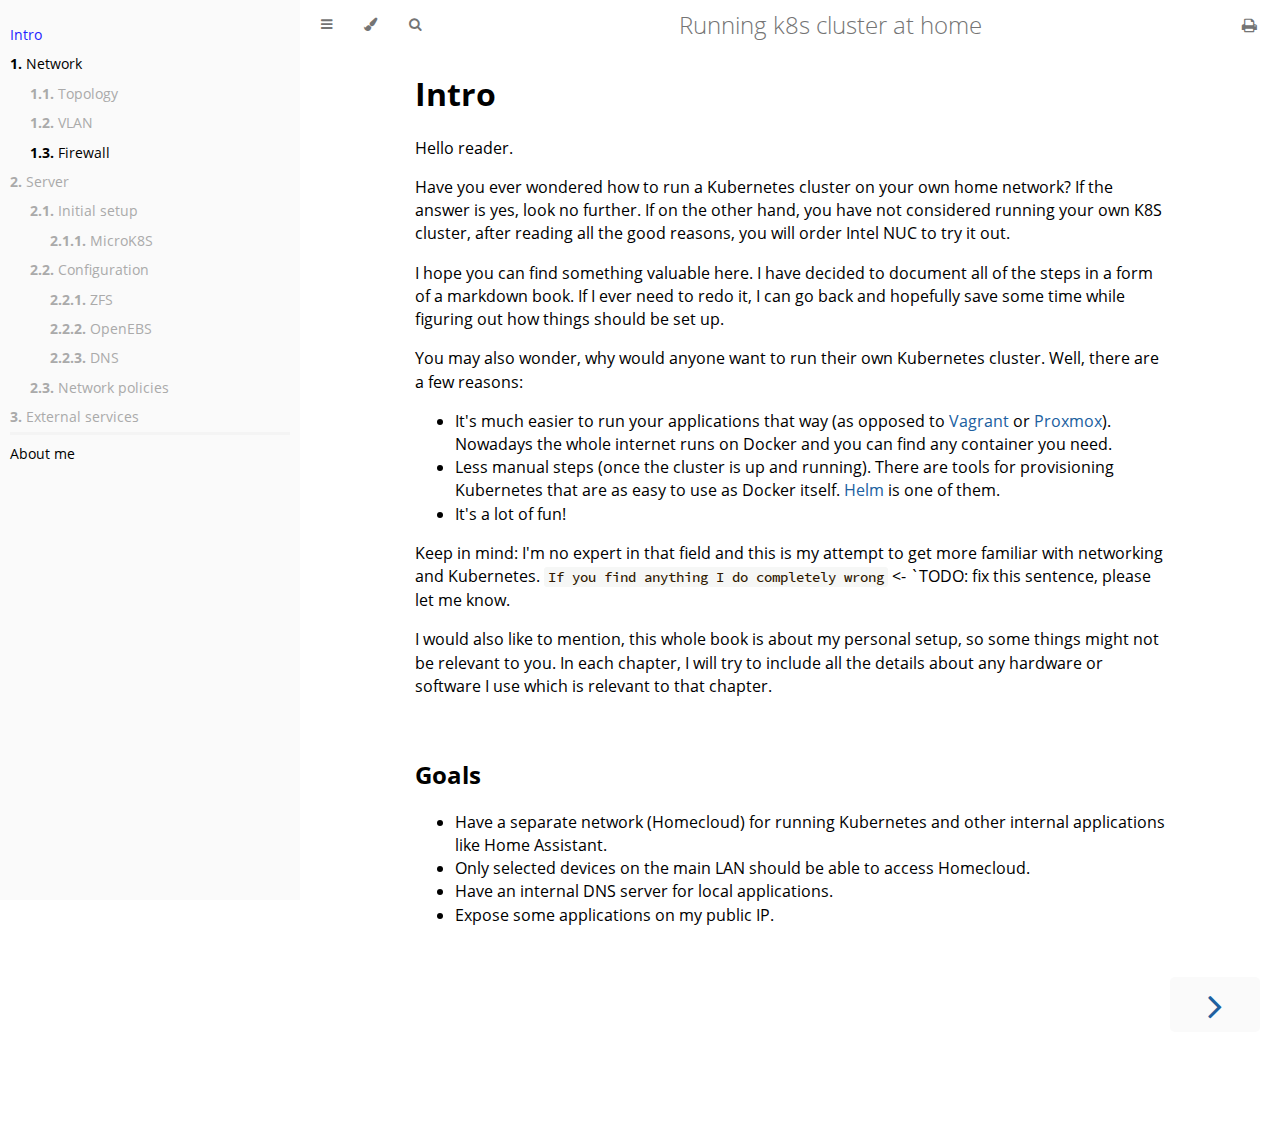
==== kamhome/index.html @ f8fe1183 "deploy: 413e702633704afd105e91aa7258d0622c043728" ====
<!DOCTYPE HTML>
<html lang="en" class="sidebar-visible no-js light">
    <head>
        <!-- Book generated using mdBook -->
        <meta charset="UTF-8">
        <title>Intro - Running k8s cluster at home</title>
        <!-- Custom HTML head -->
        <meta content="text/html; charset=utf-8" http-equiv="Content-Type">
        <meta name="description" content="">
        <meta name="viewport" content="width=device-width, initial-scale=1">
        <meta name="theme-color" content="#ffffff" />

        <link rel="icon" href="favicon.svg">
        <link rel="shortcut icon" href="favicon.png">
        <link rel="stylesheet" href="css/variables.css">
        <link rel="stylesheet" href="css/general.css">
        <link rel="stylesheet" href="css/chrome.css">
        <link rel="stylesheet" href="css/print.css" media="print">
        <!-- Fonts -->
        <link rel="stylesheet" href="FontAwesome/css/font-awesome.css">
        <link rel="stylesheet" href="fonts/fonts.css">
        <!-- Highlight.js Stylesheets -->
        <link rel="stylesheet" href="highlight.css">
        <link rel="stylesheet" href="tomorrow-night.css">
        <link rel="stylesheet" href="ayu-highlight.css">

        <!-- Custom theme stylesheets -->
    </head>
    <body>
        <!-- Provide site root to javascript -->
        <script type="text/javascript">
            var path_to_root = "";
            var default_theme = window.matchMedia("(prefers-color-scheme: dark)").matches ? "navy" : "light";
        </script>

        <!-- Work around some values being stored in localStorage wrapped in quotes -->
        <script type="text/javascript">
            try {
                var theme = localStorage.getItem('mdbook-theme');
                var sidebar = localStorage.getItem('mdbook-sidebar');

                if (theme.startsWith('"') && theme.endsWith('"')) {
                    localStorage.setItem('mdbook-theme', theme.slice(1, theme.length - 1));
                }

                if (sidebar.startsWith('"') && sidebar.endsWith('"')) {
                    localStorage.setItem('mdbook-sidebar', sidebar.slice(1, sidebar.length - 1));
                }
            } catch (e) { }
        </script>

        <!-- Set the theme before any content is loaded, prevents flash -->
        <script type="text/javascript">
            var theme;
            try { theme = localStorage.getItem('mdbook-theme'); } catch(e) { }
            if (theme === null || theme === undefined) { theme = default_theme; }
            var html = document.querySelector('html');
            html.classList.remove('no-js')
            html.classList.remove('light')
            html.classList.add(theme);
            html.classList.add('js');
        </script>

        <!-- Hide / unhide sidebar before it is displayed -->
        <script type="text/javascript">
            var html = document.querySelector('html');
            var sidebar = 'hidden';
            if (document.body.clientWidth >= 1080) {
                try { sidebar = localStorage.getItem('mdbook-sidebar'); } catch(e) { }
                sidebar = sidebar || 'visible';
            }
            html.classList.remove('sidebar-visible');
            html.classList.add("sidebar-" + sidebar);
        </script>

        <nav id="sidebar" class="sidebar" aria-label="Table of contents">
            <div class="sidebar-scrollbox">
                <ol class="chapter"><li class="chapter-item expanded affix "><a href="intro.html" class="active">Intro</a></li><li class="chapter-item expanded "><a href="network/index.html"><strong aria-hidden="true">1.</strong> Network</a></li><li><ol class="section"><li class="chapter-item expanded "><div><strong aria-hidden="true">1.1.</strong> Topology</div></li><li class="chapter-item expanded "><div><strong aria-hidden="true">1.2.</strong> VLAN</div></li><li class="chapter-item expanded "><a href="network/firewall.html"><strong aria-hidden="true">1.3.</strong> Firewall</a></li></ol></li><li class="chapter-item expanded "><div><strong aria-hidden="true">2.</strong> Server</div></li><li><ol class="section"><li class="chapter-item expanded "><div><strong aria-hidden="true">2.1.</strong> Initial setup</div></li><li><ol class="section"><li class="chapter-item expanded "><div><strong aria-hidden="true">2.1.1.</strong> MicroK8S</div></li></ol></li><li class="chapter-item expanded "><div><strong aria-hidden="true">2.2.</strong> Configuration</div></li><li><ol class="section"><li class="chapter-item expanded "><div><strong aria-hidden="true">2.2.1.</strong> ZFS</div></li><li class="chapter-item expanded "><div><strong aria-hidden="true">2.2.2.</strong> OpenEBS</div></li><li class="chapter-item expanded "><div><strong aria-hidden="true">2.2.3.</strong> DNS</div></li></ol></li><li class="chapter-item expanded "><div><strong aria-hidden="true">2.3.</strong> Network policies</div></li></ol></li><li class="chapter-item expanded "><div><strong aria-hidden="true">3.</strong> External services</div></li><li class="spacer"></li><li class="chapter-item expanded affix "><a href="about-me.html">About me</a></li></ol>
            </div>
            <div id="sidebar-resize-handle" class="sidebar-resize-handle"></div>
        </nav>

        <div id="page-wrapper" class="page-wrapper">

            <div class="page">
                <div id="menu-bar-hover-placeholder"></div>
                <div id="menu-bar" class="menu-bar sticky bordered">
                    <div class="left-buttons">
                        <button id="sidebar-toggle" class="icon-button" type="button" title="Toggle Table of Contents" aria-label="Toggle Table of Contents" aria-controls="sidebar">
                            <i class="fa fa-bars"></i>
                        </button>
                        <button id="theme-toggle" class="icon-button" type="button" title="Change theme" aria-label="Change theme" aria-haspopup="true" aria-expanded="false" aria-controls="theme-list">
                            <i class="fa fa-paint-brush"></i>
                        </button>
                        <ul id="theme-list" class="theme-popup" aria-label="Themes" role="menu">
                            <li role="none"><button role="menuitem" class="theme" id="light">Light (default)</button></li>
                            <li role="none"><button role="menuitem" class="theme" id="rust">Rust</button></li>
                            <li role="none"><button role="menuitem" class="theme" id="coal">Coal</button></li>
                            <li role="none"><button role="menuitem" class="theme" id="navy">Navy</button></li>
                            <li role="none"><button role="menuitem" class="theme" id="ayu">Ayu</button></li>
                        </ul>
                        <button id="search-toggle" class="icon-button" type="button" title="Search. (Shortkey: s)" aria-label="Toggle Searchbar" aria-expanded="false" aria-keyshortcuts="S" aria-controls="searchbar">
                            <i class="fa fa-search"></i>
                        </button>
                    </div>

                    <h1 class="menu-title">Running k8s cluster at home</h1>

                    <div class="right-buttons">
                        <a href="print.html" title="Print this book" aria-label="Print this book">
                            <i id="print-button" class="fa fa-print"></i>
                        </a>
                    </div>
                </div>

                <div id="search-wrapper" class="hidden">
                    <form id="searchbar-outer" class="searchbar-outer">
                        <input type="search" id="searchbar" name="searchbar" placeholder="Search this book ..." aria-controls="searchresults-outer" aria-describedby="searchresults-header">
                    </form>
                    <div id="searchresults-outer" class="searchresults-outer hidden">
                        <div id="searchresults-header" class="searchresults-header"></div>
                        <ul id="searchresults">
                        </ul>
                    </div>
                </div>
                <!-- Apply ARIA attributes after the sidebar and the sidebar toggle button are added to the DOM -->
                <script type="text/javascript">
                    document.getElementById('sidebar-toggle').setAttribute('aria-expanded', sidebar === 'visible');
                    document.getElementById('sidebar').setAttribute('aria-hidden', sidebar !== 'visible');
                    Array.from(document.querySelectorAll('#sidebar a')).forEach(function(link) {
                        link.setAttribute('tabIndex', sidebar === 'visible' ? 0 : -1);
                    });
                </script>

                <div id="content" class="content">
                    <main>
                        <h1 id="intro"><a class="header" href="#intro">Intro</a></h1>
<p>Hello reader.</p>
<p>Have you ever wondered how to run a Kubernetes cluster on your own home network? If the answer is yes, look no further.
If on the other hand, you have not considered running your own K8S cluster, after reading all the good reasons, you will order Intel NUC to try it out.</p>
<p>I hope you can find something valuable here. I have decided to document all of the steps in a form of a markdown book.
If I ever need to redo it, I can go back and hopefully save some time while figuring out how things should be set up.</p>
<p>You may also wonder, why would anyone want to run their own Kubernetes cluster. Well, there are a few reasons:</p>
<ul>
<li>It's much easier to run your applications that way (as opposed to <a href="https://www.vagrantup.com/">Vagrant</a> or <a href="https://www.proxmox.com/en/">Proxmox</a>). Nowadays the whole internet runs on Docker and you can find any container you need.</li>
<li>Less manual steps (once the cluster is up and running). There are tools for provisioning Kubernetes that are as easy to use as Docker itself. <a href="https://helm.sh/">Helm</a> is one of them.</li>
<li>It's a lot of fun!</li>
</ul>
<p>Keep in mind: I'm no expert in that field and this is my attempt to get more familiar with networking and Kubernetes.
<code>If you find anything I do completely wrong</code> &lt;- `TODO: fix this sentence, please let me know.</p>
<p>I would also like to mention, this whole book is about my personal setup, so some things might not be relevant to you.
In each chapter, I will try to include all the details about any hardware or software I use which is relevant to that chapter.</p>
<h2 id="goals"><a class="header" href="#goals">Goals</a></h2>
<ul>
<li>Have a separate network (Homecloud) for running Kubernetes and other internal applications like Home Assistant.</li>
<li>Only selected devices on the main LAN should be able to access Homecloud.</li>
<li>Have an internal DNS server for local applications.</li>
<li>Expose some applications on my public IP.</li>
</ul>

                    </main>

                    <nav class="nav-wrapper" aria-label="Page navigation">
                        <!-- Mobile navigation buttons -->
                            <a rel="next" href="network/index.html" class="mobile-nav-chapters next" title="Next chapter" aria-label="Next chapter" aria-keyshortcuts="Right">
                                <i class="fa fa-angle-right"></i>
                            </a>
                        <div style="clear: both"></div>
                    </nav>
                </div>
            </div>

            <nav class="nav-wide-wrapper" aria-label="Page navigation">
                    <a rel="next" href="network/index.html" class="nav-chapters next" title="Next chapter" aria-label="Next chapter" aria-keyshortcuts="Right">
                        <i class="fa fa-angle-right"></i>
                    </a>
            </nav>

        </div>

        <script type="text/javascript">
            window.playground_copyable = true;
        </script>
        <script src="elasticlunr.min.js" type="text/javascript" charset="utf-8"></script>
        <script src="mark.min.js" type="text/javascript" charset="utf-8"></script>
        <script src="searcher.js" type="text/javascript" charset="utf-8"></script>
        <script src="clipboard.min.js" type="text/javascript" charset="utf-8"></script>
        <script src="highlight.js" type="text/javascript" charset="utf-8"></script>
        <script src="book.js" type="text/javascript" charset="utf-8"></script>

        <!-- Custom JS scripts -->
    </body>
</html>
---- kamhome/css/variables.css ----
/* Globals */

:root {
    --sidebar-width: 300px;
    --page-padding: 15px;
    --content-max-width: 750px;
    --menu-bar-height: 50px;
}

/* Themes */

.ayu {
    --bg: hsl(210, 25%, 8%);
    --fg: #c5c5c5;

    --sidebar-bg: #14191f;
    --sidebar-fg: #c8c9db;
    --sidebar-non-existant: #5c6773;
    --sidebar-active: #ffb454;
    --sidebar-spacer: #2d334f;

    --scrollbar: var(--sidebar-fg);

    --icons: #737480;
    --icons-hover: #b7b9cc;

    --links: #0096cf;

    --inline-code-color: #ffb454;

    --theme-popup-bg: #14191f;
    --theme-popup-border: #5c6773;
    --theme-hover: #191f26;

    --quote-bg: hsl(226, 15%, 17%);
    --quote-border: hsl(226, 15%, 22%);

    --table-border-color: hsl(210, 25%, 13%);
    --table-header-bg: hsl(210, 25%, 28%);
    --table-alternate-bg: hsl(210, 25%, 11%);

    --searchbar-border-color: #848484;
    --searchbar-bg: #424242;
    --searchbar-fg: #fff;
    --searchbar-shadow-color: #d4c89f;
    --searchresults-header-fg: #666;
    --searchresults-border-color: #888;
    --searchresults-li-bg: #252932;
    --search-mark-bg: #e3b171;
}

.coal {
    --bg: hsl(200, 7%, 8%);
    --fg: #98a3ad;

    --sidebar-bg: #292c2f;
    --sidebar-fg: #a1adb8;
    --sidebar-non-existant: #505254;
    --sidebar-active: #3473ad;
    --sidebar-spacer: #393939;

    --scrollbar: var(--sidebar-fg);

    --icons: #43484d;
    --icons-hover: #b3c0cc;

    --links: #2b79a2;

    --inline-code-color: #c5c8c6;

    --theme-popup-bg: #141617;
    --theme-popup-border: #43484d;
    --theme-hover: #1f2124;

    --quote-bg: hsl(234, 21%, 18%);
    --quote-border: hsl(234, 21%, 23%);

    --table-border-color: hsl(200, 7%, 13%);
    --table-header-bg: hsl(200, 7%, 28%);
    --table-alternate-bg: hsl(200, 7%, 11%);

    --searchbar-border-color: #aaa;
    --searchbar-bg: #b7b7b7;
    --searchbar-fg: #000;
    --searchbar-shadow-color: #aaa;
    --searchresults-header-fg: #666;
    --searchresults-border-color: #98a3ad;
    --searchresults-li-bg: #2b2b2f;
    --search-mark-bg: #355c7d;
}

.light {
    --bg: hsl(0, 0%, 100%);
    --fg: hsl(0, 0%, 0%);

    --sidebar-bg: #fafafa;
    --sidebar-fg: hsl(0, 0%, 0%);
    --sidebar-non-existant: #aaaaaa;
    --sidebar-active: #1f1fff;
    --sidebar-spacer: #f4f4f4;

    --scrollbar: #8F8F8F;

    --icons: #747474;
    --icons-hover: #000000;

    --links: #20609f;

    --inline-code-color: #301900;

    --theme-popup-bg: #fafafa;
    --theme-popup-border: #cccccc;
    --theme-hover: #e6e6e6;

    --quote-bg: hsl(197, 37%, 96%);
    --quote-border: hsl(197, 37%, 91%);

    --table-border-color: hsl(0, 0%, 95%);
    --table-header-bg: hsl(0, 0%, 80%);
    --table-alternate-bg: hsl(0, 0%, 97%);

    --searchbar-border-color: #aaa;
    --searchbar-bg: #fafafa;
    --searchbar-fg: #000;
    --searchbar-shadow-color: #aaa;
    --searchresults-header-fg: #666;
    --searchresults-border-color: #888;
    --searchresults-li-bg: #e4f2fe;
    --search-mark-bg: #a2cff5;
}

.navy {
    --bg: hsl(226, 23%, 11%);
    --fg: #bcbdd0;

    --sidebar-bg: #282d3f;
    --sidebar-fg: #c8c9db;
    --sidebar-non-existant: #505274;
    --sidebar-active: #2b79a2;
    --sidebar-spacer: #2d334f;

    --scrollbar: var(--sidebar-fg);

    --icons: #737480;
    --icons-hover: #b7b9cc;

    --links: #2b79a2;

    --inline-code-color: #c5c8c6;

    --theme-popup-bg: #161923;
    --theme-popup-border: #737480;
    --theme-hover: #282e40;

    --quote-bg: hsl(226, 15%, 17%);
    --quote-border: hsl(226, 15%, 22%);

    --table-border-color: hsl(226, 23%, 16%);
    --table-header-bg: hsl(226, 23%, 31%);
    --table-alternate-bg: hsl(226, 23%, 14%);

    --searchbar-border-color: #aaa;
    --searchbar-bg: #aeaec6;
    --searchbar-fg: #000;
    --searchbar-shadow-color: #aaa;
    --searchresults-header-fg: #5f5f71;
    --searchresults-border-color: #5c5c68;
    --searchresults-li-bg: #242430;
    --search-mark-bg: #a2cff5;
}

.rust {
    --bg: hsl(60, 9%, 87%);
    --fg: #262625;

    --sidebar-bg: #3b2e2a;
    --sidebar-fg: #c8c9db;
    --sidebar-non-existant: #505254;
    --sidebar-active: #e69f67;
    --sidebar-spacer: #45373a;

    --scrollbar: var(--sidebar-fg);

    --icons: #737480;
    --icons-hover: #262625;

    --links: #2b79a2;

    --inline-code-color: #6e6b5e;

    --theme-popup-bg: #e1e1db;
    --theme-popup-border: #b38f6b;
    --theme-hover: #99908a;

    --quote-bg: hsl(60, 5%, 75%);
    --quote-border: hsl(60, 5%, 70%);

    --table-border-color: hsl(60, 9%, 82%);
    --table-header-bg: #b3a497;
    --table-alternate-bg: hsl(60, 9%, 84%);

    --searchbar-border-color: #aaa;
    --searchbar-bg: #fafafa;
    --searchbar-fg: #000;
    --searchbar-shadow-color: #aaa;
    --searchresults-header-fg: #666;
    --searchresults-border-color: #888;
    --searchresults-li-bg: #dec2a2;
    --search-mark-bg: #e69f67;
}

@media (prefers-color-scheme: dark) {
    .light.no-js {
        --bg: hsl(200, 7%, 8%);
        --fg: #98a3ad;

        --sidebar-bg: #292c2f;
        --sidebar-fg: #a1adb8;
        --sidebar-non-existant: #505254;
        --sidebar-active: #3473ad;
        --sidebar-spacer: #393939;

        --scrollbar: var(--sidebar-fg);

        --icons: #43484d;
        --icons-hover: #b3c0cc;

        --links: #2b79a2;

        --inline-code-color: #c5c8c6;

        --theme-popup-bg: #141617;
        --theme-popup-border: #43484d;
        --theme-hover: #1f2124;

        --quote-bg: hsl(234, 21%, 18%);
        --quote-border: hsl(234, 21%, 23%);

        --table-border-color: hsl(200, 7%, 13%);
        --table-header-bg: hsl(200, 7%, 28%);
        --table-alternate-bg: hsl(200, 7%, 11%);

        --searchbar-border-color: #aaa;
        --searchbar-bg: #b7b7b7;
        --searchbar-fg: #000;
        --searchbar-shadow-color: #aaa;
        --searchresults-header-fg: #666;
        --searchresults-border-color: #98a3ad;
        --searchresults-li-bg: #2b2b2f;
        --search-mark-bg: #355c7d;
    }
}
---- kamhome/css/general.css ----
/* Base styles and content styles */

@import 'variables.css';

:root {
    /* Browser default font-size is 16px, this way 1 rem = 10px */
    font-size: 62.5%;
}

html {
    font-family: "Open Sans", sans-serif;
    color: var(--fg);
    background-color: var(--bg);
    text-size-adjust: none;
    -webkit-text-size-adjust: none;
}

body {
    margin: 0;
    font-size: 1.6rem;
    overflow-x: hidden;
}

code {
    font-family: "Source Code Pro", Consolas, "Ubuntu Mono", Menlo, "DejaVu Sans Mono", monospace, monospace !important;
    font-size: 0.875em; /* please adjust the ace font size accordingly in editor.js */
}

/* make long words/inline code not x overflow */
main {
    overflow-wrap: break-word;
}

/* make wide tables scroll if they overflow */
.table-wrapper {
    overflow-x: auto;
}

/* Don't change font size in headers. */
h1 code, h2 code, h3 code, h4 code, h5 code, h6 code {
    font-size: unset;
}

.left { float: left; }
.right { float: right; }
.boring { opacity: 0.6; }
.hide-boring .boring { display: none; }
.hidden { display: none !important; }

h2, h3 { margin-top: 2.5em; }
h4, h5 { margin-top: 2em; }

.header + .header h3,
.header + .header h4,
.header + .header h5 {
    margin-top: 1em;
}

h1:target::before,
h2:target::before,
h3:target::before,
h4:target::before,
h5:target::before,
h6:target::before {
    display: inline-block;
    content: "»";
    margin-left: -30px;
    width: 30px;
}

/* This is broken on Safari as of version 14, but is fixed
   in Safari Technology Preview 117 which I think will be Safari 14.2.
   https://bugs.webkit.org/show_bug.cgi?id=218076
*/
:target {
    scroll-margin-top: calc(var(--menu-bar-height) + 0.5em);
}

.page {
    outline: 0;
    padding: 0 var(--page-padding);
    margin-top: calc(0px - var(--menu-bar-height)); /* Compensate for the #menu-bar-hover-placeholder */
}
.page-wrapper {
    box-sizing: border-box;
}
.js:not(.sidebar-resizing) .page-wrapper {
    transition: margin-left 0.3s ease, transform 0.3s ease; /* Animation: slide away */
}

.content {
    overflow-y: auto;
    padding: 0 5px 50px 5px;
}
.content main {
    margin-left: auto;
    margin-right: auto;
    max-width: var(--content-max-width);
}
.content p { line-height: 1.45em; }
.content ol { line-height: 1.45em; }
.content ul { line-height: 1.45em; }
.content a { text-decoration: none; }
.content a:hover { text-decoration: underline; }
.content img, .content video { max-width: 100%; }
.content .header:link,
.content .header:visited {
    color: var(--fg);
}
.content .header:link,
.content .header:visited:hover {
    text-decoration: none;
}

table {
    margin: 0 auto;
    border-collapse: collapse;
}
table td {
    padding: 3px 20px;
    border: 1px var(--table-border-color) solid;
}
table thead {
    background: var(--table-header-bg);
}
table thead td {
    font-weight: 700;
    border: none;
}
table thead th {
    padding: 3px 20px;
}
table thead tr {
    border: 1px var(--table-header-bg) solid;
}
/* Alternate background colors for rows */
table tbody tr:nth-child(2n) {
    background: var(--table-alternate-bg);
}


blockquote {
    margin: 20px 0;
    padding: 0 20px;
    color: var(--fg);
    background-color: var(--quote-bg);
    border-top: .1em solid var(--quote-border);
    border-bottom: .1em solid var(--quote-border);
}


:not(.footnote-definition) + .footnote-definition,
.footnote-definition + :not(.footnote-definition) {
    margin-top: 2em;
}
.footnote-definition {
    font-size: 0.9em;
    margin: 0.5em 0;
}
.footnote-definition p {
    display: inline;
}

.tooltiptext {
    position: absolute;
    visibility: hidden;
    color: #fff;
    background-color: #333;
    transform: translateX(-50%); /* Center by moving tooltip 50% of its width left */
    left: -8px; /* Half of the width of the icon */
    top: -35px;
    font-size: 0.8em;
    text-align: center;
    border-radius: 6px;
    padding: 5px 8px;
    margin: 5px;
    z-index: 1000;
}
.tooltipped .tooltiptext {
    visibility: visible;
}

.chapter li.part-title {
    color: var(--sidebar-fg);
    margin: 5px 0px;
    font-weight: bold;
}

.result-no-output {
    font-style: italic;
}
---- kamhome/css/chrome.css ----
/* CSS for UI elements (a.k.a. chrome) */

@import 'variables.css';

::-webkit-scrollbar {
    background: var(--bg);
}
::-webkit-scrollbar-thumb {
    background: var(--scrollbar);
}
html {
    scrollbar-color: var(--scrollbar) var(--bg);
}
#searchresults a,
.content a:link,
a:visited,
a > .hljs {
    color: var(--links);
}

/* Menu Bar */

#menu-bar,
#menu-bar-hover-placeholder {
    z-index: 101;
    margin: auto calc(0px - var(--page-padding));
}
#menu-bar {
    position: relative;
    display: flex;
    flex-wrap: wrap;
    background-color: var(--bg);
    border-bottom-color: var(--bg);
    border-bottom-width: 1px;
    border-bottom-style: solid;
}
#menu-bar.sticky,
.js #menu-bar-hover-placeholder:hover + #menu-bar,
.js #menu-bar:hover,
.js.sidebar-visible #menu-bar {
    position: -webkit-sticky;
    position: sticky;
    top: 0 !important;
}
#menu-bar-hover-placeholder {
    position: sticky;
    position: -webkit-sticky;
    top: 0;
    height: var(--menu-bar-height);
}
#menu-bar.bordered {
    border-bottom-color: var(--table-border-color);
}
#menu-bar i, #menu-bar .icon-button {
    position: relative;
    padding: 0 8px;
    z-index: 10;
    line-height: var(--menu-bar-height);
    cursor: pointer;
    transition: color 0.5s;
}
@media only screen and (max-width: 420px) {
    #menu-bar i, #menu-bar .icon-button {
        padding: 0 5px;
    }
}

.icon-button {
    border: none;
    background: none;
    padding: 0;
    color: inherit;
}
.icon-button i {
    margin: 0;
}

.right-buttons {
    margin: 0 15px;
}
.right-buttons a {
    text-decoration: none;
}

.left-buttons {
    display: flex;
    margin: 0 5px;
}
.no-js .left-buttons {
    display: none;
}

.menu-title {
    display: inline-block;
    font-weight: 200;
    font-size: 2.4rem;
    line-height: var(--menu-bar-height);
    text-align: center;
    margin: 0;
    flex: 1;
    white-space: nowrap;
    overflow: hidden;
    text-overflow: ellipsis;
}
.js .menu-title {
    cursor: pointer;
}

.menu-bar,
.menu-bar:visited,
.nav-chapters,
.nav-chapters:visited,
.mobile-nav-chapters,
.mobile-nav-chapters:visited,
.menu-bar .icon-button,
.menu-bar a i {
    color: var(--icons);
}

.menu-bar i:hover,
.menu-bar .icon-button:hover,
.nav-chapters:hover,
.mobile-nav-chapters i:hover {
    color: var(--icons-hover);
}

/* Nav Icons */

.nav-chapters {
    font-size: 2.5em;
    text-align: center;
    text-decoration: none;

    position: fixed;
    top: 0;
    bottom: 0;
    margin: 0;
    max-width: 150px;
    min-width: 90px;

    display: flex;
    justify-content: center;
    align-content: center;
    flex-direction: column;

    transition: color 0.5s, background-color 0.5s;
}

.nav-chapters:hover {
    text-decoration: none;
    background-color: var(--theme-hover);
    transition: background-color 0.15s, color 0.15s;
}

.nav-wrapper {
    margin-top: 50px;
    display: none;
}

.mobile-nav-chapters {
    font-size: 2.5em;
    text-align: center;
    text-decoration: none;
    width: 90px;
    border-radius: 5px;
    background-color: var(--sidebar-bg);
}

.previous {
    float: left;
}

.next {
    float: right;
    right: var(--page-padding);
}

@media only screen and (max-width: 1080px) {
    .nav-wide-wrapper { display: none; }
    .nav-wrapper { display: block; }
}

@media only screen and (max-width: 1380px) {
    .sidebar-visible .nav-wide-wrapper { display: none; }
    .sidebar-visible .nav-wrapper { display: block; }
}

/* Inline code */

:not(pre) > .hljs {
    display: inline;
    padding: 0.1em 0.3em;
    border-radius: 3px;
}

:not(pre):not(a) > .hljs {
    color: var(--inline-code-color);
    overflow-x: initial;
}

a:hover > .hljs {
    text-decoration: underline;
}

pre {
    position: relative;
}
pre > .buttons {
    position: absolute;
    z-index: 100;
    right: 0px;
    top: 2px;
    margin: 0px;
    padding: 2px 0px;

    color: var(--sidebar-fg);
    cursor: pointer;
    visibility: hidden;
    opacity: 0;
    transition: visibility 0.1s linear, opacity 0.1s linear;
}
pre:hover > .buttons {
    visibility: visible;
    opacity: 1
}
pre > .buttons :hover {
    color: var(--sidebar-active);
    border-color: var(--icons-hover);
    background-color: var(--theme-hover);
}
pre > .buttons i {
    margin-left: 8px;
}
pre > .buttons button {
    cursor: inherit;
    margin: 0px 5px;
    padding: 3px 5px;
    font-size: 14px;

    border-style: solid;
    border-width: 1px;
    border-radius: 4px;
    border-color: var(--icons);
    background-color: var(--theme-popup-bg);
    transition: 100ms;
    transition-property: color,border-color,background-color;
    color: var(--icons);
}
@media (pointer: coarse) {
    pre > .buttons button {
        /* On mobile, make it easier to tap buttons. */
        padding: 0.3rem 1rem;
    }
}
pre > code {
    padding: 1rem;
}

/* FIXME: ACE editors overlap their buttons because ACE does absolute
   positioning within the code block which breaks padding. The only solution I
   can think of is to move the padding to the outer pre tag (or insert a div
   wrapper), but that would require fixing a whole bunch of CSS rules.
*/
.hljs.ace_editor {
  padding: 0rem 0rem;
}

pre > .result {
    margin-top: 10px;
}

/* Search */

#searchresults a {
    text-decoration: none;
}

mark {
    border-radius: 2px;
    padding: 0 3px 1px 3px;
    margin: 0 -3px -1px -3px;
    background-color: var(--search-mark-bg);
    transition: background-color 300ms linear;
    cursor: pointer;
}

mark.fade-out {
    background-color: rgba(0,0,0,0) !important;
    cursor: auto;
}

.searchbar-outer {
    margin-left: auto;
    margin-right: auto;
    max-width: var(--content-max-width);
}

#searchbar {
    width: 100%;
    margin: 5px auto 0px auto;
    padding: 10px 16px;
    transition: box-shadow 300ms ease-in-out;
    border: 1px solid var(--searchbar-border-color);
    border-radius: 3px;
    background-color: var(--searchbar-bg);
    color: var(--searchbar-fg);
}
#searchbar:focus,
#searchbar.active {
    box-shadow: 0 0 3px var(--searchbar-shadow-color);
}

.searchresults-header {
    font-weight: bold;
    font-size: 1em;
    padding: 18px 0 0 5px;
    color: var(--searchresults-header-fg);
}

.searchresults-outer {
    margin-left: auto;
    margin-right: auto;
    max-width: var(--content-max-width);
    border-bottom: 1px dashed var(--searchresults-border-color);
}

ul#searchresults {
    list-style: none;
    padding-left: 20px;
}
ul#searchresults li {
    margin: 10px 0px;
    padding: 2px;
    border-radius: 2px;
}
ul#searchresults li.focus {
    background-color: var(--searchresults-li-bg);
}
ul#searchresults span.teaser {
    display: block;
    clear: both;
    margin: 5px 0 0 20px;
    font-size: 0.8em;
}
ul#searchresults span.teaser em {
    font-weight: bold;
    font-style: normal;
}

/* Sidebar */

.sidebar {
    position: fixed;
    left: 0;
    top: 0;
    bottom: 0;
    width: var(--sidebar-width);
    font-size: 0.875em;
    box-sizing: border-box;
    -webkit-overflow-scrolling: touch;
    overscroll-behavior-y: contain;
    background-color: var(--sidebar-bg);
    color: var(--sidebar-fg);
}
.sidebar-resizing {
    -moz-user-select: none;
    -webkit-user-select: none;
    -ms-user-select: none;
    user-select: none;
}
.js:not(.sidebar-resizing) .sidebar {
    transition: transform 0.3s; /* Animation: slide away */
}
.sidebar code {
    line-height: 2em;
}
.sidebar .sidebar-scrollbox {
    overflow-y: auto;
    position: absolute;
    top: 0;
    bottom: 0;
    left: 0;
    right: 0;
    padding: 10px 10px;
}
.sidebar .sidebar-resize-handle {
    position: absolute;
    cursor: col-resize;
    width: 0;
    right: 0;
    top: 0;
    bottom: 0;
}
.js .sidebar .sidebar-resize-handle {
    cursor: col-resize;
    width: 5px;
}
.sidebar-hidden .sidebar {
    transform: translateX(calc(0px - var(--sidebar-width)));
}
.sidebar::-webkit-scrollbar {
    background: var(--sidebar-bg);
}
.sidebar::-webkit-scrollbar-thumb {
    background: var(--scrollbar);
}

.sidebar-visible .page-wrapper {
    transform: translateX(var(--sidebar-width));
}
@media only screen and (min-width: 620px) {
    .sidebar-visible .page-wrapper {
        transform: none;
        margin-left: var(--sidebar-width);
    }
}

.chapter {
    list-style: none outside none;
    padding-left: 0;
    line-height: 2.2em;
}

.chapter ol {
    width: 100%;
}

.chapter li {
    display: flex;
    color: var(--sidebar-non-existant);
}
.chapter li a {
    display: block;
    padding: 0;
    text-decoration: none;
    color: var(--sidebar-fg);
}

.chapter li a:hover {
    color: var(--sidebar-active);
}

.chapter li a.active {
    color: var(--sidebar-active);
}

.chapter li > a.toggle {
    cursor: pointer;
    display: block;
    margin-left: auto;
    padding: 0 10px;
    user-select: none;
    opacity: 0.68;
}

.chapter li > a.toggle div {
    transition: transform 0.5s;
}

/* collapse the section */
.chapter li:not(.expanded) + li > ol {
    display: none;
}

.chapter li.chapter-item {
    line-height: 1.5em;
    margin-top: 0.6em;
}

.chapter li.expanded > a.toggle div {
    transform: rotate(90deg);
}

.spacer {
    width: 100%;
    height: 3px;
    margin: 5px 0px;
}
.chapter .spacer {
    background-color: var(--sidebar-spacer);
}

@media (-moz-touch-enabled: 1), (pointer: coarse) {
    .chapter li a { padding: 5px 0; }
    .spacer { margin: 10px 0; }
}

.section {
    list-style: none outside none;
    padding-left: 20px;
    line-height: 1.9em;
}

/* Theme Menu Popup */

.theme-popup {
    position: absolute;
    left: 10px;
    top: var(--menu-bar-height);
    z-index: 1000;
    border-radius: 4px;
    font-size: 0.7em;
    color: var(--fg);
    background: var(--theme-popup-bg);
    border: 1px solid var(--theme-popup-border);
    margin: 0;
    padding: 0;
    list-style: none;
    display: none;
}
.theme-popup .default {
    color: var(--icons);
}
.theme-popup .theme {
    width: 100%;
    border: 0;
    margin: 0;
    padding: 2px 10px;
    line-height: 25px;
    white-space: nowrap;
    text-align: left;
    cursor: pointer;
    color: inherit;
    background: inherit;
    font-size: inherit;
}
.theme-popup .theme:hover {
    background-color: var(--theme-hover);
}
.theme-popup .theme:hover:first-child,
.theme-popup .theme:hover:last-child {
    border-top-left-radius: inherit;
    border-top-right-radius: inherit;
}
---- kamhome/css/print.css ----
#sidebar,
#menu-bar,
.nav-chapters,
.mobile-nav-chapters {
    display: none;
}

#page-wrapper.page-wrapper {
    transform: none;
    margin-left: 0px;
    overflow-y: initial;
}

#content {
    max-width: none;
    margin: 0;
    padding: 0;
}

.page {
    overflow-y: initial;
}

code {
    background-color: #666666;
    border-radius: 5px;

    /* Force background to be printed in Chrome */
    -webkit-print-color-adjust: exact;
}

pre > .buttons {
    z-index: 2;
}

a, a:visited, a:active, a:hover {
    color: #4183c4;
    text-decoration: none;
}

h1, h2, h3, h4, h5, h6 {
    page-break-inside: avoid;
    page-break-after: avoid;
}

pre, code {
    page-break-inside: avoid;
    white-space: pre-wrap;
}

.fa {
    display: none !important;
}
---- kamhome/fonts/fonts.css ----
/* Open Sans is licensed under the Apache License, Version 2.0. See http://www.apache.org/licenses/LICENSE-2.0 */
/* Source Code Pro is under the Open Font License. See https://scripts.sil.org/cms/scripts/page.php?site_id=nrsi&id=OFL */

/* open-sans-300 - latin_vietnamese_latin-ext_greek-ext_greek_cyrillic-ext_cyrillic */
@font-face {
  font-family: 'Open Sans';
  font-style: normal;
  font-weight: 300;
  src: local('Open Sans Light'), local('OpenSans-Light'),
       url('open-sans-v17-all-charsets-300.woff2') format('woff2');
}

/* open-sans-300italic - latin_vietnamese_latin-ext_greek-ext_greek_cyrillic-ext_cyrillic */
@font-face {
  font-family: 'Open Sans';
  font-style: italic;
  font-weight: 300;
  src: local('Open Sans Light Italic'), local('OpenSans-LightItalic'),
       url('open-sans-v17-all-charsets-300italic.woff2') format('woff2');
}

/* open-sans-regular - latin_vietnamese_latin-ext_greek-ext_greek_cyrillic-ext_cyrillic */
@font-face {
  font-family: 'Open Sans';
  font-style: normal;
  font-weight: 400;
  src: local('Open Sans Regular'), local('OpenSans-Regular'),
       url('open-sans-v17-all-charsets-regular.woff2') format('woff2');
}

/* open-sans-italic - latin_vietnamese_latin-ext_greek-ext_greek_cyrillic-ext_cyrillic */
@font-face {
  font-family: 'Open Sans';
  font-style: italic;
  font-weight: 400;
  src: local('Open Sans Italic'), local('OpenSans-Italic'),
       url('open-sans-v17-all-charsets-italic.woff2') format('woff2');
}

/* open-sans-600 - latin_vietnamese_latin-ext_greek-ext_greek_cyrillic-ext_cyrillic */
@font-face {
  font-family: 'Open Sans';
  font-style: normal;
  font-weight: 600;
  src: local('Open Sans SemiBold'), local('OpenSans-SemiBold'),
       url('open-sans-v17-all-charsets-600.woff2') format('woff2');
}

/* open-sans-600italic - latin_vietnamese_latin-ext_greek-ext_greek_cyrillic-ext_cyrillic */
@font-face {
  font-family: 'Open Sans';
  font-style: italic;
  font-weight: 600;
  src: local('Open Sans SemiBold Italic'), local('OpenSans-SemiBoldItalic'),
       url('open-sans-v17-all-charsets-600italic.woff2') format('woff2');
}

/* open-sans-700 - latin_vietnamese_latin-ext_greek-ext_greek_cyrillic-ext_cyrillic */
@font-face {
  font-family: 'Open Sans';
  font-style: normal;
  font-weight: 700;
  src: local('Open Sans Bold'), local('OpenSans-Bold'),
       url('open-sans-v17-all-charsets-700.woff2') format('woff2');
}

/* open-sans-700italic - latin_vietnamese_latin-ext_greek-ext_greek_cyrillic-ext_cyrillic */
@font-face {
  font-family: 'Open Sans';
  font-style: italic;
  font-weight: 700;
  src: local('Open Sans Bold Italic'), local('OpenSans-BoldItalic'),
       url('open-sans-v17-all-charsets-700italic.woff2') format('woff2');
}

/* open-sans-800 - latin_vietnamese_latin-ext_greek-ext_greek_cyrillic-ext_cyrillic */
@font-face {
  font-family: 'Open Sans';
  font-style: normal;
  font-weight: 800;
  src: local('Open Sans ExtraBold'), local('OpenSans-ExtraBold'),
       url('open-sans-v17-all-charsets-800.woff2') format('woff2');
}

/* open-sans-800italic - latin_vietnamese_latin-ext_greek-ext_greek_cyrillic-ext_cyrillic */
@font-face {
  font-family: 'Open Sans';
  font-style: italic;
  font-weight: 800;
  src: local('Open Sans ExtraBold Italic'), local('OpenSans-ExtraBoldItalic'),
       url('open-sans-v17-all-charsets-800italic.woff2') format('woff2');
}

/* source-code-pro-500 - latin_vietnamese_latin-ext_greek_cyrillic-ext_cyrillic */
@font-face {
  font-family: 'Source Code Pro';
  font-style: normal;
  font-weight: 500;
  src: url('source-code-pro-v11-all-charsets-500.woff2') format('woff2');
}
---- kamhome/highlight.css ----
/*
 * An increased contrast highlighting scheme loosely based on the
 * "Base16 Atelier Dune Light" theme by Bram de Haan
 * (http://atelierbram.github.io/syntax-highlighting/atelier-schemes/dune)
 * Original Base16 color scheme by Chris Kempson
 * (https://github.com/chriskempson/base16)
 */

/* Comment */
.hljs-comment,
.hljs-quote {
  color: #575757;
}

/* Red */
.hljs-variable,
.hljs-template-variable,
.hljs-attribute,
.hljs-tag,
.hljs-name,
.hljs-regexp,
.hljs-link,
.hljs-name,
.hljs-selector-id,
.hljs-selector-class {
  color: #d70025;
}

/* Orange */
.hljs-number,
.hljs-meta,
.hljs-built_in,
.hljs-builtin-name,
.hljs-literal,
.hljs-type,
.hljs-params {
  color: #b21e00;
}

/* Green */
.hljs-string,
.hljs-symbol,
.hljs-bullet {
  color: #008200;
}

/* Blue */
.hljs-title,
.hljs-section {
  color: #0030f2;
}

/* Purple */
.hljs-keyword,
.hljs-selector-tag {
  color: #9d00ec;
}

.hljs {
  display: block;
  overflow-x: auto;
  background: #f6f7f6;
  color: #000;
}

.hljs-emphasis {
  font-style: italic;
}

.hljs-strong {
  font-weight: bold;
}

.hljs-addition {
  color: #22863a;
  background-color: #f0fff4;
}

.hljs-deletion {
  color: #b31d28;
  background-color: #ffeef0;
}
---- kamhome/tomorrow-night.css ----
/* Tomorrow Night Theme */
/* http://jmblog.github.com/color-themes-for-google-code-highlightjs */
/* Original theme - https://github.com/chriskempson/tomorrow-theme */
/* http://jmblog.github.com/color-themes-for-google-code-highlightjs */

/* Tomorrow Comment */
.hljs-comment {
  color: #969896;
}

/* Tomorrow Red */
.hljs-variable,
.hljs-attribute,
.hljs-tag,
.hljs-regexp,
.ruby .hljs-constant,
.xml .hljs-tag .hljs-title,
.xml .hljs-pi,
.xml .hljs-doctype,
.html .hljs-doctype,
.css .hljs-id,
.css .hljs-class,
.css .hljs-pseudo {
  color: #cc6666;
}

/* Tomorrow Orange */
.hljs-number,
.hljs-preprocessor,
.hljs-pragma,
.hljs-built_in,
.hljs-literal,
.hljs-params,
.hljs-constant {
  color: #de935f;
}

/* Tomorrow Yellow */
.ruby .hljs-class .hljs-title,
.css .hljs-rule .hljs-attribute {
  color: #f0c674;
}

/* Tomorrow Green */
.hljs-string,
.hljs-value,
.hljs-inheritance,
.hljs-header,
.hljs-name,
.ruby .hljs-symbol,
.xml .hljs-cdata {
  color: #b5bd68;
}

/* Tomorrow Aqua */
.hljs-title,
.css .hljs-hexcolor {
  color: #8abeb7;
}

/* Tomorrow Blue */
.hljs-function,
.python .hljs-decorator,
.python .hljs-title,
.ruby .hljs-function .hljs-title,
.ruby .hljs-title .hljs-keyword,
.perl .hljs-sub,
.javascript .hljs-title,
.coffeescript .hljs-title {
  color: #81a2be;
}

/* Tomorrow Purple */
.hljs-keyword,
.javascript .hljs-function {
  color: #b294bb;
}

.hljs {
  display: block;
  overflow-x: auto;
  background: #1d1f21;
  color: #c5c8c6;
}

.coffeescript .javascript,
.javascript .xml,
.tex .hljs-formula,
.xml .javascript,
.xml .vbscript,
.xml .css,
.xml .hljs-cdata {
  opacity: 0.5;
}

.hljs-addition {
  color: #718c00;
}

.hljs-deletion {
  color: #c82829;
}
---- kamhome/ayu-highlight.css ----
/*
Based off of the Ayu theme
Original by Dempfi (https://github.com/dempfi/ayu)
*/

.hljs {
  display: block;
  overflow-x: auto;
  background: #191f26;
  color: #e6e1cf;
}

.hljs-comment,
.hljs-quote {
  color: #5c6773;
  font-style: italic;
}

.hljs-variable,
.hljs-template-variable,
.hljs-attribute,
.hljs-attr,
.hljs-regexp,
.hljs-link,
.hljs-selector-id,
.hljs-selector-class {
  color: #ff7733;
}

.hljs-number,
.hljs-meta,
.hljs-builtin-name,
.hljs-literal,
.hljs-type,
.hljs-params {
  color: #ffee99;
}

.hljs-string,
.hljs-bullet {
  color: #b8cc52;
}

.hljs-title,
.hljs-built_in,
.hljs-section {
  color: #ffb454;
}

.hljs-keyword,
.hljs-selector-tag,
.hljs-symbol {
  color: #ff7733;
}

.hljs-name {
    color: #36a3d9;
}

.hljs-tag {
    color: #00568d;
}

.hljs-emphasis {
  font-style: italic;
}

.hljs-strong {
  font-weight: bold;
}

.hljs-addition {
  color: #91b362;
}

.hljs-deletion {
  color: #d96c75;
}
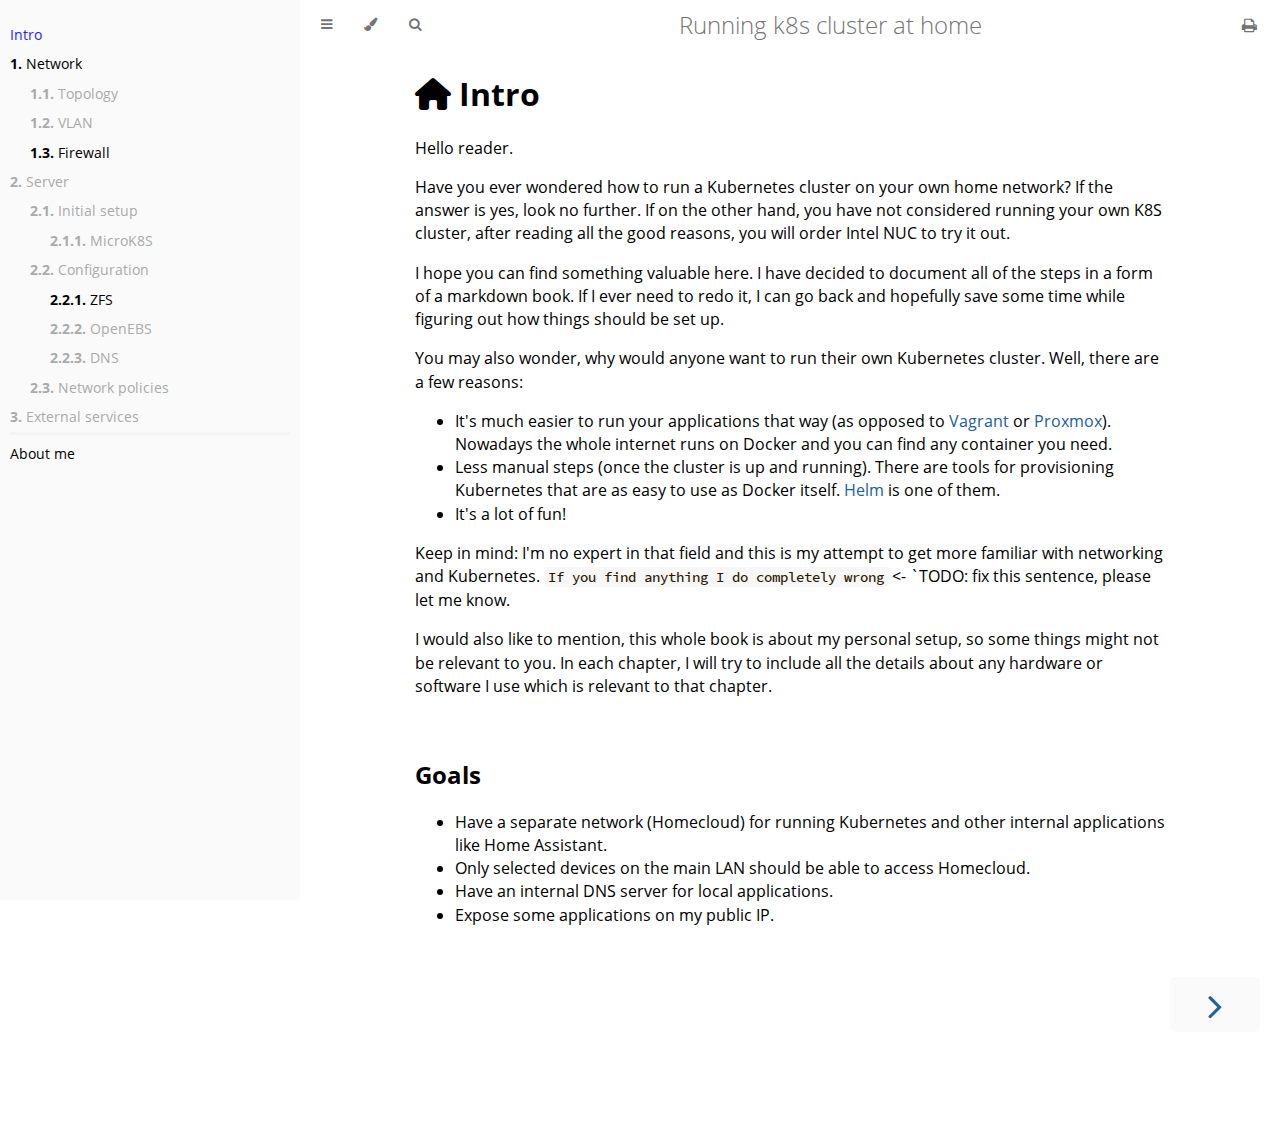
==== commit 6e3318f2: "deploy: 6d8df0ac05494f2570d6c4926e5181bc63637377" ====
--- a/kamhome/index.html
+++ b/kamhome/index.html
@@ -5,6 +5,9 @@
         <meta charset="UTF-8">
         <title>Intro - Running k8s cluster at home</title>
         <!-- Custom HTML head -->
+<link href="font-awesome/css/fontawesome.css" rel="stylesheet">
+<link href="font-awesome/css/brands.css" rel="stylesheet">
+<link href="font-awesome/css/solid.css" rel="stylesheet">
         <meta content="text/html; charset=utf-8" http-equiv="Content-Type">
         <meta name="description" content="">
         <meta name="viewport" content="width=device-width, initial-scale=1">
@@ -75,7 +78,7 @@
 
         <nav id="sidebar" class="sidebar" aria-label="Table of contents">
             <div class="sidebar-scrollbox">
-                <ol class="chapter"><li class="chapter-item expanded affix "><a href="intro.html" class="active">Intro</a></li><li class="chapter-item expanded "><a href="network/index.html"><strong aria-hidden="true">1.</strong> Network</a></li><li><ol class="section"><li class="chapter-item expanded "><div><strong aria-hidden="true">1.1.</strong> Topology</div></li><li class="chapter-item expanded "><div><strong aria-hidden="true">1.2.</strong> VLAN</div></li><li class="chapter-item expanded "><a href="network/firewall.html"><strong aria-hidden="true">1.3.</strong> Firewall</a></li></ol></li><li class="chapter-item expanded "><div><strong aria-hidden="true">2.</strong> Server</div></li><li><ol class="section"><li class="chapter-item expanded "><div><strong aria-hidden="true">2.1.</strong> Initial setup</div></li><li><ol class="section"><li class="chapter-item expanded "><div><strong aria-hidden="true">2.1.1.</strong> MicroK8S</div></li></ol></li><li class="chapter-item expanded "><div><strong aria-hidden="true">2.2.</strong> Configuration</div></li><li><ol class="section"><li class="chapter-item expanded "><div><strong aria-hidden="true">2.2.1.</strong> ZFS</div></li><li class="chapter-item expanded "><div><strong aria-hidden="true">2.2.2.</strong> OpenEBS</div></li><li class="chapter-item expanded "><div><strong aria-hidden="true">2.2.3.</strong> DNS</div></li></ol></li><li class="chapter-item expanded "><div><strong aria-hidden="true">2.3.</strong> Network policies</div></li></ol></li><li class="chapter-item expanded "><div><strong aria-hidden="true">3.</strong> External services</div></li><li class="spacer"></li><li class="chapter-item expanded affix "><a href="about-me.html">About me</a></li></ol>
+                <ol class="chapter"><li class="chapter-item expanded affix "><a href="intro.html" class="active">Intro</a></li><li class="chapter-item expanded "><a href="network/index.html"><strong aria-hidden="true">1.</strong> Network</a></li><li><ol class="section"><li class="chapter-item expanded "><div><strong aria-hidden="true">1.1.</strong> Topology</div></li><li class="chapter-item expanded "><div><strong aria-hidden="true">1.2.</strong> VLAN</div></li><li class="chapter-item expanded "><a href="network/firewall.html"><strong aria-hidden="true">1.3.</strong> Firewall</a></li></ol></li><li class="chapter-item expanded "><div><strong aria-hidden="true">2.</strong> Server</div></li><li><ol class="section"><li class="chapter-item expanded "><div><strong aria-hidden="true">2.1.</strong> Initial setup</div></li><li><ol class="section"><li class="chapter-item expanded "><div><strong aria-hidden="true">2.1.1.</strong> MicroK8S</div></li></ol></li><li class="chapter-item expanded "><div><strong aria-hidden="true">2.2.</strong> Configuration</div></li><li><ol class="section"><li class="chapter-item expanded "><a href="configuration/zfs.html"><strong aria-hidden="true">2.2.1.</strong> ZFS</a></li><li class="chapter-item expanded "><div><strong aria-hidden="true">2.2.2.</strong> OpenEBS</div></li><li class="chapter-item expanded "><div><strong aria-hidden="true">2.2.3.</strong> DNS</div></li></ol></li><li class="chapter-item expanded "><div><strong aria-hidden="true">2.3.</strong> Network policies</div></li></ol></li><li class="chapter-item expanded "><div><strong aria-hidden="true">3.</strong> External services</div></li><li class="spacer"></li><li class="chapter-item expanded affix "><a href="about-me.html">About me</a></li></ol>
             </div>
             <div id="sidebar-resize-handle" class="sidebar-resize-handle"></div>
         </nav>
@@ -134,7 +137,7 @@
 
                 <div id="content" class="content">
                     <main>
-                        <h1 id="intro"><a class="header" href="#intro">Intro</a></h1>
+                        <h1 id="intro"><a class="header" href="#intro"><i class="fa-solid fa-house"></i> Intro</a></h1>
 <p>Hello reader.</p>
 <p>Have you ever wondered how to run a Kubernetes cluster on your own home network? If the answer is yes, look no further.
 If on the other hand, you have not considered running your own K8S cluster, after reading all the good reasons, you will order Intel NUC to try it out.</p>
--- a/kamhome/font-awesome/css/brands.css
+++ b/kamhome/font-awesome/css/brands.css
@@ -0,0 +1,1516 @@
+/*!
+ * Font Awesome Free 6.2.0 by @fontawesome - https://fontawesome.com
+ * License - https://fontawesome.com/license/free (Icons: CC BY 4.0, Fonts: SIL OFL 1.1, Code: MIT License)
+ * Copyright 2022 Fonticons, Inc.
+ */
+:root, :host {
+  --fa-style-family-brands: 'Font Awesome 6 Brands';
+  --fa-font-brands: normal 400 1em/1 'Font Awesome 6 Brands'; }
+
+@font-face {
+  font-family: 'Font Awesome 6 Brands';
+  font-style: normal;
+  font-weight: 400;
+  font-display: block;
+  src: url("../webfonts/fa-brands-400.woff2") format("woff2"), url("../webfonts/fa-brands-400.ttf") format("truetype"); }
+
+.fab,
+.fa-brands {
+  font-weight: 400; }
+
+.fa-monero:before {
+  content: "\f3d0"; }
+
+.fa-hooli:before {
+  content: "\f427"; }
+
+.fa-yelp:before {
+  content: "\f1e9"; }
+
+.fa-cc-visa:before {
+  content: "\f1f0"; }
+
+.fa-lastfm:before {
+  content: "\f202"; }
+
+.fa-shopware:before {
+  content: "\f5b5"; }
+
+.fa-creative-commons-nc:before {
+  content: "\f4e8"; }
+
+.fa-aws:before {
+  content: "\f375"; }
+
+.fa-redhat:before {
+  content: "\f7bc"; }
+
+.fa-yoast:before {
+  content: "\f2b1"; }
+
+.fa-cloudflare:before {
+  content: "\e07d"; }
+
+.fa-ups:before {
+  content: "\f7e0"; }
+
+.fa-wpexplorer:before {
+  content: "\f2de"; }
+
+.fa-dyalog:before {
+  content: "\f399"; }
+
+.fa-bity:before {
+  content: "\f37a"; }
+
+.fa-stackpath:before {
+  content: "\f842"; }
+
+.fa-buysellads:before {
+  content: "\f20d"; }
+
+.fa-first-order:before {
+  content: "\f2b0"; }
+
+.fa-modx:before {
+  content: "\f285"; }
+
+.fa-guilded:before {
+  content: "\e07e"; }
+
+.fa-vnv:before {
+  content: "\f40b"; }
+
+.fa-square-js:before {
+  content: "\f3b9"; }
+
+.fa-js-square:before {
+  content: "\f3b9"; }
+
+.fa-microsoft:before {
+  content: "\f3ca"; }
+
+.fa-qq:before {
+  content: "\f1d6"; }
+
+.fa-orcid:before {
+  content: "\f8d2"; }
+
+.fa-java:before {
+  content: "\f4e4"; }
+
+.fa-invision:before {
+  content: "\f7b0"; }
+
+.fa-creative-commons-pd-alt:before {
+  content: "\f4ed"; }
+
+.fa-centercode:before {
+  content: "\f380"; }
+
+.fa-glide-g:before {
+  content: "\f2a6"; }
+
+.fa-drupal:before {
+  content: "\f1a9"; }
+
+.fa-hire-a-helper:before {
+  content: "\f3b0"; }
+
+.fa-creative-commons-by:before {
+  content: "\f4e7"; }
+
+.fa-unity:before {
+  content: "\e049"; }
+
+.fa-whmcs:before {
+  content: "\f40d"; }
+
+.fa-rocketchat:before {
+  content: "\f3e8"; }
+
+.fa-vk:before {
+  content: "\f189"; }
+
+.fa-untappd:before {
+  content: "\f405"; }
+
+.fa-mailchimp:before {
+  content: "\f59e"; }
+
+.fa-css3-alt:before {
+  content: "\f38b"; }
+
+.fa-square-reddit:before {
+  content: "\f1a2"; }
+
+.fa-reddit-square:before {
+  content: "\f1a2"; }
+
+.fa-vimeo-v:before {
+  content: "\f27d"; }
+
+.fa-contao:before {
+  content: "\f26d"; }
+
+.fa-square-font-awesome:before {
+  content: "\e5ad"; }
+
+.fa-deskpro:before {
+  content: "\f38f"; }
+
+.fa-sistrix:before {
+  content: "\f3ee"; }
+
+.fa-square-instagram:before {
+  content: "\e055"; }
+
+.fa-instagram-square:before {
+  content: "\e055"; }
+
+.fa-battle-net:before {
+  content: "\f835"; }
+
+.fa-the-red-yeti:before {
+  content: "\f69d"; }
+
+.fa-square-hacker-news:before {
+  content: "\f3af"; }
+
+.fa-hacker-news-square:before {
+  content: "\f3af"; }
+
+.fa-edge:before {
+  content: "\f282"; }
+
+.fa-napster:before {
+  content: "\f3d2"; }
+
+.fa-square-snapchat:before {
+  content: "\f2ad"; }
+
+.fa-snapchat-square:before {
+  content: "\f2ad"; }
+
+.fa-google-plus-g:before {
+  content: "\f0d5"; }
+
+.fa-artstation:before {
+  content: "\f77a"; }
+
+.fa-markdown:before {
+  content: "\f60f"; }
+
+.fa-sourcetree:before {
+  content: "\f7d3"; }
+
+.fa-google-plus:before {
+  content: "\f2b3"; }
+
+.fa-diaspora:before {
+  content: "\f791"; }
+
+.fa-foursquare:before {
+  content: "\f180"; }
+
+.fa-stack-overflow:before {
+  content: "\f16c"; }
+
+.fa-github-alt:before {
+  content: "\f113"; }
+
+.fa-phoenix-squadron:before {
+  content: "\f511"; }
+
+.fa-pagelines:before {
+  content: "\f18c"; }
+
+.fa-algolia:before {
+  content: "\f36c"; }
+
+.fa-red-river:before {
+  content: "\f3e3"; }
+
+.fa-creative-commons-sa:before {
+  content: "\f4ef"; }
+
+.fa-safari:before {
+  content: "\f267"; }
+
+.fa-google:before {
+  content: "\f1a0"; }
+
+.fa-square-font-awesome-stroke:before {
+  content: "\f35c"; }
+
+.fa-font-awesome-alt:before {
+  content: "\f35c"; }
+
+.fa-atlassian:before {
+  content: "\f77b"; }
+
+.fa-linkedin-in:before {
+  content: "\f0e1"; }
+
+.fa-digital-ocean:before {
+  content: "\f391"; }
+
+.fa-nimblr:before {
+  content: "\f5a8"; }
+
+.fa-chromecast:before {
+  content: "\f838"; }
+
+.fa-evernote:before {
+  content: "\f839"; }
+
+.fa-hacker-news:before {
+  content: "\f1d4"; }
+
+.fa-creative-commons-sampling:before {
+  content: "\f4f0"; }
+
+.fa-adversal:before {
+  content: "\f36a"; }
+
+.fa-creative-commons:before {
+  content: "\f25e"; }
+
+.fa-watchman-monitoring:before {
+  content: "\e087"; }
+
+.fa-fonticons:before {
+  content: "\f280"; }
+
+.fa-weixin:before {
+  content: "\f1d7"; }
+
+.fa-shirtsinbulk:before {
+  content: "\f214"; }
+
+.fa-codepen:before {
+  content: "\f1cb"; }
+
+.fa-git-alt:before {
+  content: "\f841"; }
+
+.fa-lyft:before {
+  content: "\f3c3"; }
+
+.fa-rev:before {
+  content: "\f5b2"; }
+
+.fa-windows:before {
+  content: "\f17a"; }
+
+.fa-wizards-of-the-coast:before {
+  content: "\f730"; }
+
+.fa-square-viadeo:before {
+  content: "\f2aa"; }
+
+.fa-viadeo-square:before {
+  content: "\f2aa"; }
+
+.fa-meetup:before {
+  content: "\f2e0"; }
+
+.fa-centos:before {
+  content: "\f789"; }
+
+.fa-adn:before {
+  content: "\f170"; }
+
+.fa-cloudsmith:before {
+  content: "\f384"; }
+
+.fa-pied-piper-alt:before {
+  content: "\f1a8"; }
+
+.fa-square-dribbble:before {
+  content: "\f397"; }
+
+.fa-dribbble-square:before {
+  content: "\f397"; }
+
+.fa-codiepie:before {
+  content: "\f284"; }
+
+.fa-node:before {
+  content: "\f419"; }
+
+.fa-mix:before {
+  content: "\f3cb"; }
+
+.fa-steam:before {
+  content: "\f1b6"; }
+
+.fa-cc-apple-pay:before {
+  content: "\f416"; }
+
+.fa-scribd:before {
+  content: "\f28a"; }
+
+.fa-openid:before {
+  content: "\f19b"; }
+
+.fa-instalod:before {
+  content: "\e081"; }
+
+.fa-expeditedssl:before {
+  content: "\f23e"; }
+
+.fa-sellcast:before {
+  content: "\f2da"; }
+
+.fa-square-twitter:before {
+  content: "\f081"; }
+
+.fa-twitter-square:before {
+  content: "\f081"; }
+
+.fa-r-project:before {
+  content: "\f4f7"; }
+
+.fa-delicious:before {
+  content: "\f1a5"; }
+
+.fa-freebsd:before {
+  content: "\f3a4"; }
+
+.fa-vuejs:before {
+  content: "\f41f"; }
+
+.fa-accusoft:before {
+  content: "\f369"; }
+
+.fa-ioxhost:before {
+  content: "\f208"; }
+
+.fa-fonticons-fi:before {
+  content: "\f3a2"; }
+
+.fa-app-store:before {
+  content: "\f36f"; }
+
+.fa-cc-mastercard:before {
+  content: "\f1f1"; }
+
+.fa-itunes-note:before {
+  content: "\f3b5"; }
+
+.fa-golang:before {
+  content: "\e40f"; }
+
+.fa-kickstarter:before {
+  content: "\f3bb"; }
+
+.fa-grav:before {
+  content: "\f2d6"; }
+
+.fa-weibo:before {
+  content: "\f18a"; }
+
+.fa-uncharted:before {
+  content: "\e084"; }
+
+.fa-firstdraft:before {
+  content: "\f3a1"; }
+
+.fa-square-youtube:before {
+  content: "\f431"; }
+
+.fa-youtube-square:before {
+  content: "\f431"; }
+
+.fa-wikipedia-w:before {
+  content: "\f266"; }
+
+.fa-wpressr:before {
+  content: "\f3e4"; }
+
+.fa-rendact:before {
+  content: "\f3e4"; }
+
+.fa-angellist:before {
+  content: "\f209"; }
+
+.fa-galactic-republic:before {
+  content: "\f50c"; }
+
+.fa-nfc-directional:before {
+  content: "\e530"; }
+
+.fa-skype:before {
+  content: "\f17e"; }
+
+.fa-joget:before {
+  content: "\f3b7"; }
+
+.fa-fedora:before {
+  content: "\f798"; }
+
+.fa-stripe-s:before {
+  content: "\f42a"; }
+
+.fa-meta:before {
+  content: "\e49b"; }
+
+.fa-laravel:before {
+  content: "\f3bd"; }
+
+.fa-hotjar:before {
+  content: "\f3b1"; }
+
+.fa-bluetooth-b:before {
+  content: "\f294"; }
+
+.fa-sticker-mule:before {
+  content: "\f3f7"; }
+
+.fa-creative-commons-zero:before {
+  content: "\f4f3"; }
+
+.fa-hips:before {
+  content: "\f452"; }
+
+.fa-behance:before {
+  content: "\f1b4"; }
+
+.fa-reddit:before {
+  content: "\f1a1"; }
+
+.fa-discord:before {
+  content: "\f392"; }
+
+.fa-chrome:before {
+  content: "\f268"; }
+
+.fa-app-store-ios:before {
+  content: "\f370"; }
+
+.fa-cc-discover:before {
+  content: "\f1f2"; }
+
+.fa-wpbeginner:before {
+  content: "\f297"; }
+
+.fa-confluence:before {
+  content: "\f78d"; }
+
+.fa-mdb:before {
+  content: "\f8ca"; }
+
+.fa-dochub:before {
+  content: "\f394"; }
+
+.fa-accessible-icon:before {
+  content: "\f368"; }
+
+.fa-ebay:before {
+  content: "\f4f4"; }
+
+.fa-amazon:before {
+  content: "\f270"; }
+
+.fa-unsplash:before {
+  content: "\e07c"; }
+
+.fa-yarn:before {
+  content: "\f7e3"; }
+
+.fa-square-steam:before {
+  content: "\f1b7"; }
+
+.fa-steam-square:before {
+  content: "\f1b7"; }
+
+.fa-500px:before {
+  content: "\f26e"; }
+
+.fa-square-vimeo:before {
+  content: "\f194"; }
+
+.fa-vimeo-square:before {
+  content: "\f194"; }
+
+.fa-asymmetrik:before {
+  content: "\f372"; }
+
+.fa-font-awesome:before {
+  content: "\f2b4"; }
+
+.fa-font-awesome-flag:before {
+  content: "\f2b4"; }
+
+.fa-font-awesome-logo-full:before {
+  content: "\f2b4"; }
+
+.fa-gratipay:before {
+  content: "\f184"; }
+
+.fa-apple:before {
+  content: "\f179"; }
+
+.fa-hive:before {
+  content: "\e07f"; }
+
+.fa-gitkraken:before {
+  content: "\f3a6"; }
+
+.fa-keybase:before {
+  content: "\f4f5"; }
+
+.fa-apple-pay:before {
+  content: "\f415"; }
+
+.fa-padlet:before {
+  content: "\e4a0"; }
+
+.fa-amazon-pay:before {
+  content: "\f42c"; }
+
+.fa-square-github:before {
+  content: "\f092"; }
+
+.fa-github-square:before {
+  content: "\f092"; }
+
+.fa-stumbleupon:before {
+  content: "\f1a4"; }
+
+.fa-fedex:before {
+  content: "\f797"; }
+
+.fa-phoenix-framework:before {
+  content: "\f3dc"; }
+
+.fa-shopify:before {
+  content: "\e057"; }
+
+.fa-neos:before {
+  content: "\f612"; }
+
+.fa-hackerrank:before {
+  content: "\f5f7"; }
+
+.fa-researchgate:before {
+  content: "\f4f8"; }
+
+.fa-swift:before {
+  content: "\f8e1"; }
+
+.fa-angular:before {
+  content: "\f420"; }
+
+.fa-speakap:before {
+  content: "\f3f3"; }
+
+.fa-angrycreative:before {
+  content: "\f36e"; }
+
+.fa-y-combinator:before {
+  content: "\f23b"; }
+
+.fa-empire:before {
+  content: "\f1d1"; }
+
+.fa-envira:before {
+  content: "\f299"; }
+
+.fa-square-gitlab:before {
+  content: "\e5ae"; }
+
+.fa-gitlab-square:before {
+  content: "\e5ae"; }
+
+.fa-studiovinari:before {
+  content: "\f3f8"; }
+
+.fa-pied-piper:before {
+  content: "\f2ae"; }
+
+.fa-wordpress:before {
+  content: "\f19a"; }
+
+.fa-product-hunt:before {
+  content: "\f288"; }
+
+.fa-firefox:before {
+  content: "\f269"; }
+
+.fa-linode:before {
+  content: "\f2b8"; }
+
+.fa-goodreads:before {
+  content: "\f3a8"; }
+
+.fa-square-odnoklassniki:before {
+  content: "\f264"; }
+
+.fa-odnoklassniki-square:before {
+  content: "\f264"; }
+
+.fa-jsfiddle:before {
+  content: "\f1cc"; }
+
+.fa-sith:before {
+  content: "\f512"; }
+
+.fa-themeisle:before {
+  content: "\f2b2"; }
+
+.fa-page4:before {
+  content: "\f3d7"; }
+
+.fa-hashnode:before {
+  content: "\e499"; }
+
+.fa-react:before {
+  content: "\f41b"; }
+
+.fa-cc-paypal:before {
+  content: "\f1f4"; }
+
+.fa-squarespace:before {
+  content: "\f5be"; }
+
+.fa-cc-stripe:before {
+  content: "\f1f5"; }
+
+.fa-creative-commons-share:before {
+  content: "\f4f2"; }
+
+.fa-bitcoin:before {
+  content: "\f379"; }
+
+.fa-keycdn:before {
+  content: "\f3ba"; }
+
+.fa-opera:before {
+  content: "\f26a"; }
+
+.fa-itch-io:before {
+  content: "\f83a"; }
+
+.fa-umbraco:before {
+  content: "\f8e8"; }
+
+.fa-galactic-senate:before {
+  content: "\f50d"; }
+
+.fa-ubuntu:before {
+  content: "\f7df"; }
+
+.fa-draft2digital:before {
+  content: "\f396"; }
+
+.fa-stripe:before {
+  content: "\f429"; }
+
+.fa-houzz:before {
+  content: "\f27c"; }
+
+.fa-gg:before {
+  content: "\f260"; }
+
+.fa-dhl:before {
+  content: "\f790"; }
+
+.fa-square-pinterest:before {
+  content: "\f0d3"; }
+
+.fa-pinterest-square:before {
+  content: "\f0d3"; }
+
+.fa-xing:before {
+  content: "\f168"; }
+
+.fa-blackberry:before {
+  content: "\f37b"; }
+
+.fa-creative-commons-pd:before {
+  content: "\f4ec"; }
+
+.fa-playstation:before {
+  content: "\f3df"; }
+
+.fa-quinscape:before {
+  content: "\f459"; }
+
+.fa-less:before {
+  content: "\f41d"; }
+
+.fa-blogger-b:before {
+  content: "\f37d"; }
+
+.fa-opencart:before {
+  content: "\f23d"; }
+
+.fa-vine:before {
+  content: "\f1ca"; }
+
+.fa-paypal:before {
+  content: "\f1ed"; }
+
+.fa-gitlab:before {
+  content: "\f296"; }
+
+.fa-typo3:before {
+  content: "\f42b"; }
+
+.fa-reddit-alien:before {
+  content: "\f281"; }
+
+.fa-yahoo:before {
+  content: "\f19e"; }
+
+.fa-dailymotion:before {
+  content: "\e052"; }
+
+.fa-affiliatetheme:before {
+  content: "\f36b"; }
+
+.fa-pied-piper-pp:before {
+  content: "\f1a7"; }
+
+.fa-bootstrap:before {
+  content: "\f836"; }
+
+.fa-odnoklassniki:before {
+  content: "\f263"; }
+
+.fa-nfc-symbol:before {
+  content: "\e531"; }
+
+.fa-ethereum:before {
+  content: "\f42e"; }
+
+.fa-speaker-deck:before {
+  content: "\f83c"; }
+
+.fa-creative-commons-nc-eu:before {
+  content: "\f4e9"; }
+
+.fa-patreon:before {
+  content: "\f3d9"; }
+
+.fa-avianex:before {
+  content: "\f374"; }
+
+.fa-ello:before {
+  content: "\f5f1"; }
+
+.fa-gofore:before {
+  content: "\f3a7"; }
+
+.fa-bimobject:before {
+  content: "\f378"; }
+
+.fa-facebook-f:before {
+  content: "\f39e"; }
+
+.fa-square-google-plus:before {
+  content: "\f0d4"; }
+
+.fa-google-plus-square:before {
+  content: "\f0d4"; }
+
+.fa-mandalorian:before {
+  content: "\f50f"; }
+
+.fa-first-order-alt:before {
+  content: "\f50a"; }
+
+.fa-osi:before {
+  content: "\f41a"; }
+
+.fa-google-wallet:before {
+  content: "\f1ee"; }
+
+.fa-d-and-d-beyond:before {
+  content: "\f6ca"; }
+
+.fa-periscope:before {
+  content: "\f3da"; }
+
+.fa-fulcrum:before {
+  content: "\f50b"; }
+
+.fa-cloudscale:before {
+  content: "\f383"; }
+
+.fa-forumbee:before {
+  content: "\f211"; }
+
+.fa-mizuni:before {
+  content: "\f3cc"; }
+
+.fa-schlix:before {
+  content: "\f3ea"; }
+
+.fa-square-xing:before {
+  content: "\f169"; }
+
+.fa-xing-square:before {
+  content: "\f169"; }
+
+.fa-bandcamp:before {
+  content: "\f2d5"; }
+
+.fa-wpforms:before {
+  content: "\f298"; }
+
+.fa-cloudversify:before {
+  content: "\f385"; }
+
+.fa-usps:before {
+  content: "\f7e1"; }
+
+.fa-megaport:before {
+  content: "\f5a3"; }
+
+.fa-magento:before {
+  content: "\f3c4"; }
+
+.fa-spotify:before {
+  content: "\f1bc"; }
+
+.fa-optin-monster:before {
+  content: "\f23c"; }
+
+.fa-fly:before {
+  content: "\f417"; }
+
+.fa-aviato:before {
+  content: "\f421"; }
+
+.fa-itunes:before {
+  content: "\f3b4"; }
+
+.fa-cuttlefish:before {
+  content: "\f38c"; }
+
+.fa-blogger:before {
+  content: "\f37c"; }
+
+.fa-flickr:before {
+  content: "\f16e"; }
+
+.fa-viber:before {
+  content: "\f409"; }
+
+.fa-soundcloud:before {
+  content: "\f1be"; }
+
+.fa-digg:before {
+  content: "\f1a6"; }
+
+.fa-tencent-weibo:before {
+  content: "\f1d5"; }
+
+.fa-symfony:before {
+  content: "\f83d"; }
+
+.fa-maxcdn:before {
+  content: "\f136"; }
+
+.fa-etsy:before {
+  content: "\f2d7"; }
+
+.fa-facebook-messenger:before {
+  content: "\f39f"; }
+
+.fa-audible:before {
+  content: "\f373"; }
+
+.fa-think-peaks:before {
+  content: "\f731"; }
+
+.fa-bilibili:before {
+  content: "\e3d9"; }
+
+.fa-erlang:before {
+  content: "\f39d"; }
+
+.fa-cotton-bureau:before {
+  content: "\f89e"; }
+
+.fa-dashcube:before {
+  content: "\f210"; }
+
+.fa-42-group:before {
+  content: "\e080"; }
+
+.fa-innosoft:before {
+  content: "\e080"; }
+
+.fa-stack-exchange:before {
+  content: "\f18d"; }
+
+.fa-elementor:before {
+  content: "\f430"; }
+
+.fa-square-pied-piper:before {
+  content: "\e01e"; }
+
+.fa-pied-piper-square:before {
+  content: "\e01e"; }
+
+.fa-creative-commons-nd:before {
+  content: "\f4eb"; }
+
+.fa-palfed:before {
+  content: "\f3d8"; }
+
+.fa-superpowers:before {
+  content: "\f2dd"; }
+
+.fa-resolving:before {
+  content: "\f3e7"; }
+
+.fa-xbox:before {
+  content: "\f412"; }
+
+.fa-searchengin:before {
+  content: "\f3eb"; }
+
+.fa-tiktok:before {
+  content: "\e07b"; }
+
+.fa-square-facebook:before {
+  content: "\f082"; }
+
+.fa-facebook-square:before {
+  content: "\f082"; }
+
+.fa-renren:before {
+  content: "\f18b"; }
+
+.fa-linux:before {
+  content: "\f17c"; }
+
+.fa-glide:before {
+  content: "\f2a5"; }
+
+.fa-linkedin:before {
+  content: "\f08c"; }
+
+.fa-hubspot:before {
+  content: "\f3b2"; }
+
+.fa-deploydog:before {
+  content: "\f38e"; }
+
+.fa-twitch:before {
+  content: "\f1e8"; }
+
+.fa-ravelry:before {
+  content: "\f2d9"; }
+
+.fa-mixer:before {
+  content: "\e056"; }
+
+.fa-square-lastfm:before {
+  content: "\f203"; }
+
+.fa-lastfm-square:before {
+  content: "\f203"; }
+
+.fa-vimeo:before {
+  content: "\f40a"; }
+
+.fa-mendeley:before {
+  content: "\f7b3"; }
+
+.fa-uniregistry:before {
+  content: "\f404"; }
+
+.fa-figma:before {
+  content: "\f799"; }
+
+.fa-creative-commons-remix:before {
+  content: "\f4ee"; }
+
+.fa-cc-amazon-pay:before {
+  content: "\f42d"; }
+
+.fa-dropbox:before {
+  content: "\f16b"; }
+
+.fa-instagram:before {
+  content: "\f16d"; }
+
+.fa-cmplid:before {
+  content: "\e360"; }
+
+.fa-facebook:before {
+  content: "\f09a"; }
+
+.fa-gripfire:before {
+  content: "\f3ac"; }
+
+.fa-jedi-order:before {
+  content: "\f50e"; }
+
+.fa-uikit:before {
+  content: "\f403"; }
+
+.fa-fort-awesome-alt:before {
+  content: "\f3a3"; }
+
+.fa-phabricator:before {
+  content: "\f3db"; }
+
+.fa-ussunnah:before {
+  content: "\f407"; }
+
+.fa-earlybirds:before {
+  content: "\f39a"; }
+
+.fa-trade-federation:before {
+  content: "\f513"; }
+
+.fa-autoprefixer:before {
+  content: "\f41c"; }
+
+.fa-whatsapp:before {
+  content: "\f232"; }
+
+.fa-slideshare:before {
+  content: "\f1e7"; }
+
+.fa-google-play:before {
+  content: "\f3ab"; }
+
+.fa-viadeo:before {
+  content: "\f2a9"; }
+
+.fa-line:before {
+  content: "\f3c0"; }
+
+.fa-google-drive:before {
+  content: "\f3aa"; }
+
+.fa-servicestack:before {
+  content: "\f3ec"; }
+
+.fa-simplybuilt:before {
+  content: "\f215"; }
+
+.fa-bitbucket:before {
+  content: "\f171"; }
+
+.fa-imdb:before {
+  content: "\f2d8"; }
+
+.fa-deezer:before {
+  content: "\e077"; }
+
+.fa-raspberry-pi:before {
+  content: "\f7bb"; }
+
+.fa-jira:before {
+  content: "\f7b1"; }
+
+.fa-docker:before {
+  content: "\f395"; }
+
+.fa-screenpal:before {
+  content: "\e570"; }
+
+.fa-bluetooth:before {
+  content: "\f293"; }
+
+.fa-gitter:before {
+  content: "\f426"; }
+
+.fa-d-and-d:before {
+  content: "\f38d"; }
+
+.fa-microblog:before {
+  content: "\e01a"; }
+
+.fa-cc-diners-club:before {
+  content: "\f24c"; }
+
+.fa-gg-circle:before {
+  content: "\f261"; }
+
+.fa-pied-piper-hat:before {
+  content: "\f4e5"; }
+
+.fa-kickstarter-k:before {
+  content: "\f3bc"; }
+
+.fa-yandex:before {
+  content: "\f413"; }
+
+.fa-readme:before {
+  content: "\f4d5"; }
+
+.fa-html5:before {
+  content: "\f13b"; }
+
+.fa-sellsy:before {
+  content: "\f213"; }
+
+.fa-sass:before {
+  content: "\f41e"; }
+
+.fa-wirsindhandwerk:before {
+  content: "\e2d0"; }
+
+.fa-wsh:before {
+  content: "\e2d0"; }
+
+.fa-buromobelexperte:before {
+  content: "\f37f"; }
+
+.fa-salesforce:before {
+  content: "\f83b"; }
+
+.fa-octopus-deploy:before {
+  content: "\e082"; }
+
+.fa-medapps:before {
+  content: "\f3c6"; }
+
+.fa-ns8:before {
+  content: "\f3d5"; }
+
+.fa-pinterest-p:before {
+  content: "\f231"; }
+
+.fa-apper:before {
+  content: "\f371"; }
+
+.fa-fort-awesome:before {
+  content: "\f286"; }
+
+.fa-waze:before {
+  content: "\f83f"; }
+
+.fa-cc-jcb:before {
+  content: "\f24b"; }
+
+.fa-snapchat:before {
+  content: "\f2ab"; }
+
+.fa-snapchat-ghost:before {
+  content: "\f2ab"; }
+
+.fa-fantasy-flight-games:before {
+  content: "\f6dc"; }
+
+.fa-rust:before {
+  content: "\e07a"; }
+
+.fa-wix:before {
+  content: "\f5cf"; }
+
+.fa-square-behance:before {
+  content: "\f1b5"; }
+
+.fa-behance-square:before {
+  content: "\f1b5"; }
+
+.fa-supple:before {
+  content: "\f3f9"; }
+
+.fa-rebel:before {
+  content: "\f1d0"; }
+
+.fa-css3:before {
+  content: "\f13c"; }
+
+.fa-staylinked:before {
+  content: "\f3f5"; }
+
+.fa-kaggle:before {
+  content: "\f5fa"; }
+
+.fa-space-awesome:before {
+  content: "\e5ac"; }
+
+.fa-deviantart:before {
+  content: "\f1bd"; }
+
+.fa-cpanel:before {
+  content: "\f388"; }
+
+.fa-goodreads-g:before {
+  content: "\f3a9"; }
+
+.fa-square-git:before {
+  content: "\f1d2"; }
+
+.fa-git-square:before {
+  content: "\f1d2"; }
+
+.fa-square-tumblr:before {
+  content: "\f174"; }
+
+.fa-tumblr-square:before {
+  content: "\f174"; }
+
+.fa-trello:before {
+  content: "\f181"; }
+
+.fa-creative-commons-nc-jp:before {
+  content: "\f4ea"; }
+
+.fa-get-pocket:before {
+  content: "\f265"; }
+
+.fa-perbyte:before {
+  content: "\e083"; }
+
+.fa-grunt:before {
+  content: "\f3ad"; }
+
+.fa-weebly:before {
+  content: "\f5cc"; }
+
+.fa-connectdevelop:before {
+  content: "\f20e"; }
+
+.fa-leanpub:before {
+  content: "\f212"; }
+
+.fa-black-tie:before {
+  content: "\f27e"; }
+
+.fa-themeco:before {
+  content: "\f5c6"; }
+
+.fa-python:before {
+  content: "\f3e2"; }
+
+.fa-android:before {
+  content: "\f17b"; }
+
+.fa-bots:before {
+  content: "\e340"; }
+
+.fa-free-code-camp:before {
+  content: "\f2c5"; }
+
+.fa-hornbill:before {
+  content: "\f592"; }
+
+.fa-js:before {
+  content: "\f3b8"; }
+
+.fa-ideal:before {
+  content: "\e013"; }
+
+.fa-git:before {
+  content: "\f1d3"; }
+
+.fa-dev:before {
+  content: "\f6cc"; }
+
+.fa-sketch:before {
+  content: "\f7c6"; }
+
+.fa-yandex-international:before {
+  content: "\f414"; }
+
+.fa-cc-amex:before {
+  content: "\f1f3"; }
+
+.fa-uber:before {
+  content: "\f402"; }
+
+.fa-github:before {
+  content: "\f09b"; }
+
+.fa-php:before {
+  content: "\f457"; }
+
+.fa-alipay:before {
+  content: "\f642"; }
+
+.fa-youtube:before {
+  content: "\f167"; }
+
+.fa-skyatlas:before {
+  content: "\f216"; }
+
+.fa-firefox-browser:before {
+  content: "\e007"; }
+
+.fa-replyd:before {
+  content: "\f3e6"; }
+
+.fa-suse:before {
+  content: "\f7d6"; }
+
+.fa-jenkins:before {
+  content: "\f3b6"; }
+
+.fa-twitter:before {
+  content: "\f099"; }
+
+.fa-rockrms:before {
+  content: "\f3e9"; }
+
+.fa-pinterest:before {
+  content: "\f0d2"; }
+
+.fa-buffer:before {
+  content: "\f837"; }
+
+.fa-npm:before {
+  content: "\f3d4"; }
+
+.fa-yammer:before {
+  content: "\f840"; }
+
+.fa-btc:before {
+  content: "\f15a"; }
+
+.fa-dribbble:before {
+  content: "\f17d"; }
+
+.fa-stumbleupon-circle:before {
+  content: "\f1a3"; }
+
+.fa-internet-explorer:before {
+  content: "\f26b"; }
+
+.fa-telegram:before {
+  content: "\f2c6"; }
+
+.fa-telegram-plane:before {
+  content: "\f2c6"; }
+
+.fa-old-republic:before {
+  content: "\f510"; }
+
+.fa-square-whatsapp:before {
+  content: "\f40c"; }
+
+.fa-whatsapp-square:before {
+  content: "\f40c"; }
+
+.fa-node-js:before {
+  content: "\f3d3"; }
+
+.fa-edge-legacy:before {
+  content: "\e078"; }
+
+.fa-slack:before {
+  content: "\f198"; }
+
+.fa-slack-hash:before {
+  content: "\f198"; }
+
+.fa-medrt:before {
+  content: "\f3c8"; }
+
+.fa-usb:before {
+  content: "\f287"; }
+
+.fa-tumblr:before {
+  content: "\f173"; }
+
+.fa-vaadin:before {
+  content: "\f408"; }
+
+.fa-quora:before {
+  content: "\f2c4"; }
+
+.fa-reacteurope:before {
+  content: "\f75d"; }
+
+.fa-medium:before {
+  content: "\f23a"; }
+
+.fa-medium-m:before {
+  content: "\f23a"; }
+
+.fa-amilia:before {
+  content: "\f36d"; }
+
+.fa-mixcloud:before {
+  content: "\f289"; }
+
+.fa-flipboard:before {
+  content: "\f44d"; }
+
+.fa-viacoin:before {
+  content: "\f237"; }
+
+.fa-critical-role:before {
+  content: "\f6c9"; }
+
+.fa-sitrox:before {
+  content: "\e44a"; }
+
+.fa-discourse:before {
+  content: "\f393"; }
+
+.fa-joomla:before {
+  content: "\f1aa"; }
+
+.fa-mastodon:before {
+  content: "\f4f6"; }
+
+.fa-airbnb:before {
+  content: "\f834"; }
+
+.fa-wolf-pack-battalion:before {
+  content: "\f514"; }
+
+.fa-buy-n-large:before {
+  content: "\f8a6"; }
+
+.fa-gulp:before {
+  content: "\f3ae"; }
+
+.fa-creative-commons-sampling-plus:before {
+  content: "\f4f1"; }
+
+.fa-strava:before {
+  content: "\f428"; }
+
+.fa-ember:before {
+  content: "\f423"; }
+
+.fa-canadian-maple-leaf:before {
+  content: "\f785"; }
+
+.fa-teamspeak:before {
+  content: "\f4f9"; }
+
+.fa-pushed:before {
+  content: "\f3e1"; }
+
+.fa-wordpress-simple:before {
+  content: "\f411"; }
+
+.fa-nutritionix:before {
+  content: "\f3d6"; }
+
+.fa-wodu:before {
+  content: "\e088"; }
+
+.fa-google-pay:before {
+  content: "\e079"; }
+
+.fa-intercom:before {
+  content: "\f7af"; }
+
+.fa-zhihu:before {
+  content: "\f63f"; }
+
+.fa-korvue:before {
+  content: "\f42f"; }
+
+.fa-pix:before {
+  content: "\e43a"; }
+
+.fa-steam-symbol:before {
+  content: "\f3f6"; }
--- a/kamhome/font-awesome/css/solid.css
+++ b/kamhome/font-awesome/css/solid.css
@@ -0,0 +1,19 @@
+/*!
+ * Font Awesome Free 6.2.0 by @fontawesome - https://fontawesome.com
+ * License - https://fontawesome.com/license/free (Icons: CC BY 4.0, Fonts: SIL OFL 1.1, Code: MIT License)
+ * Copyright 2022 Fonticons, Inc.
+ */
+:root, :host {
+  --fa-style-family-classic: 'Font Awesome 6 Free';
+  --fa-font-solid: normal 900 1em/1 'Font Awesome 6 Free'; }
+
+@font-face {
+  font-family: 'Font Awesome 6 Free';
+  font-style: normal;
+  font-weight: 900;
+  font-display: block;
+  src: url("../webfonts/fa-solid-900.woff2") format("woff2"), url("../webfonts/fa-solid-900.ttf") format("truetype"); }
+
+.fas,
+.fa-solid {
+  font-weight: 900; }
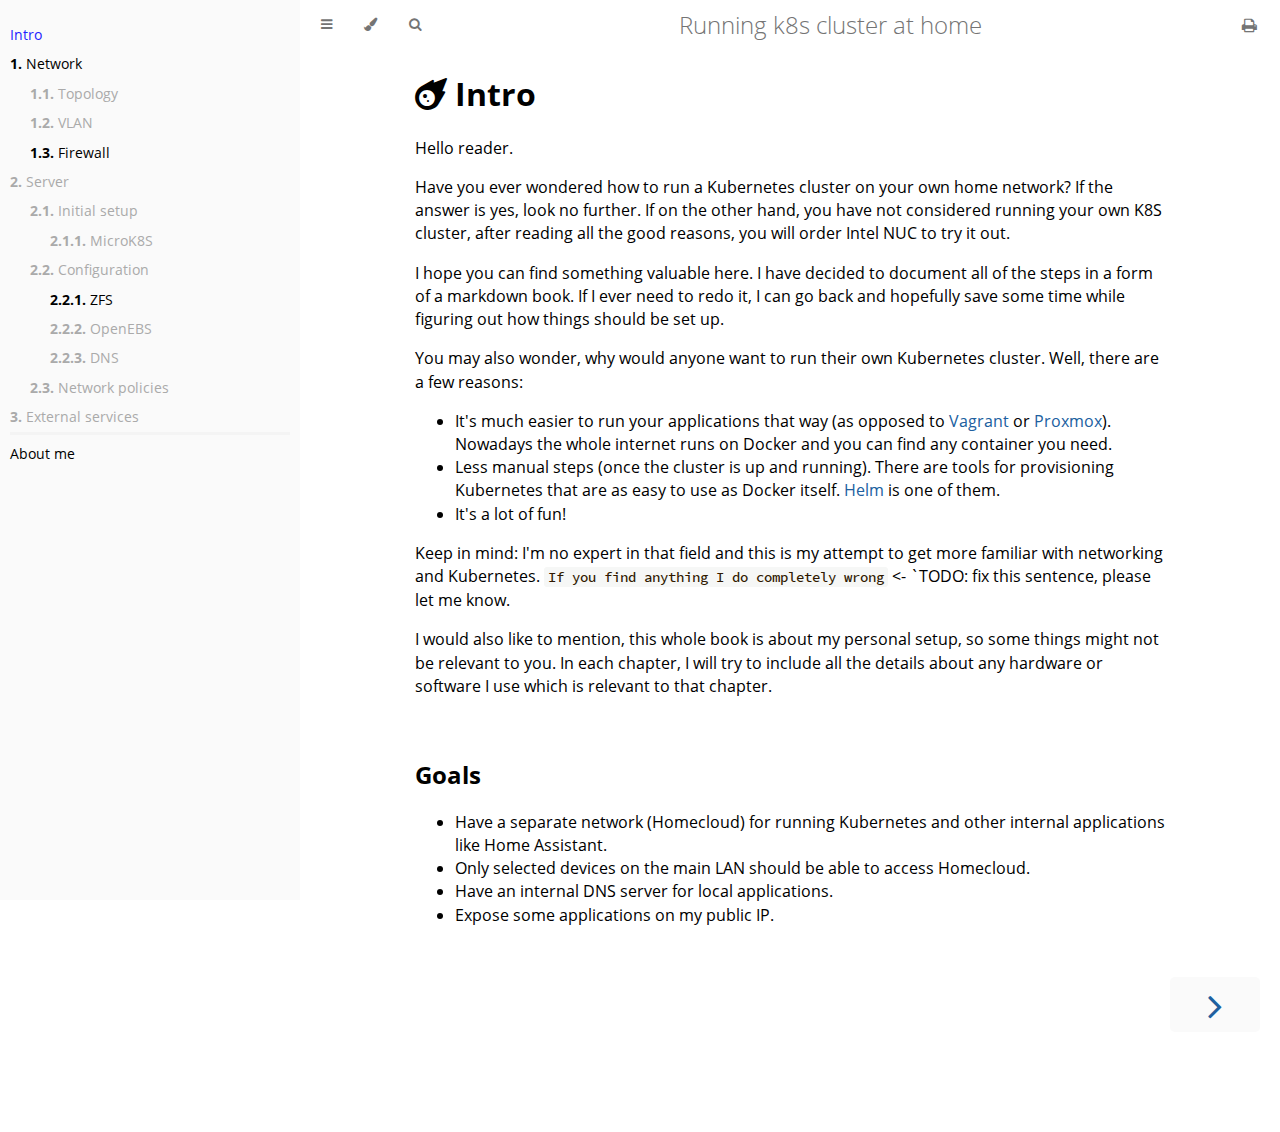
==== commit c0214ebb: "deploy: 9d22a6c0aec2b1bb403eb3abd10e17d8692d8910" ====
--- a/kamhome/index.html
+++ b/kamhome/index.html
@@ -137,7 +137,7 @@
 
                 <div id="content" class="content">
                     <main>
-                        <h1 id="intro"><a class="header" href="#intro"><i class="fa-solid fa-house"></i> Intro</a></h1>
+                        <h1 id="intro"><a class="header" href="#intro"><i class="fa-solid fa-meteor"></i> Intro</a></h1>
 <p>Hello reader.</p>
 <p>Have you ever wondered how to run a Kubernetes cluster on your own home network? If the answer is yes, look no further.
 If on the other hand, you have not considered running your own K8S cluster, after reading all the good reasons, you will order Intel NUC to try it out.</p>
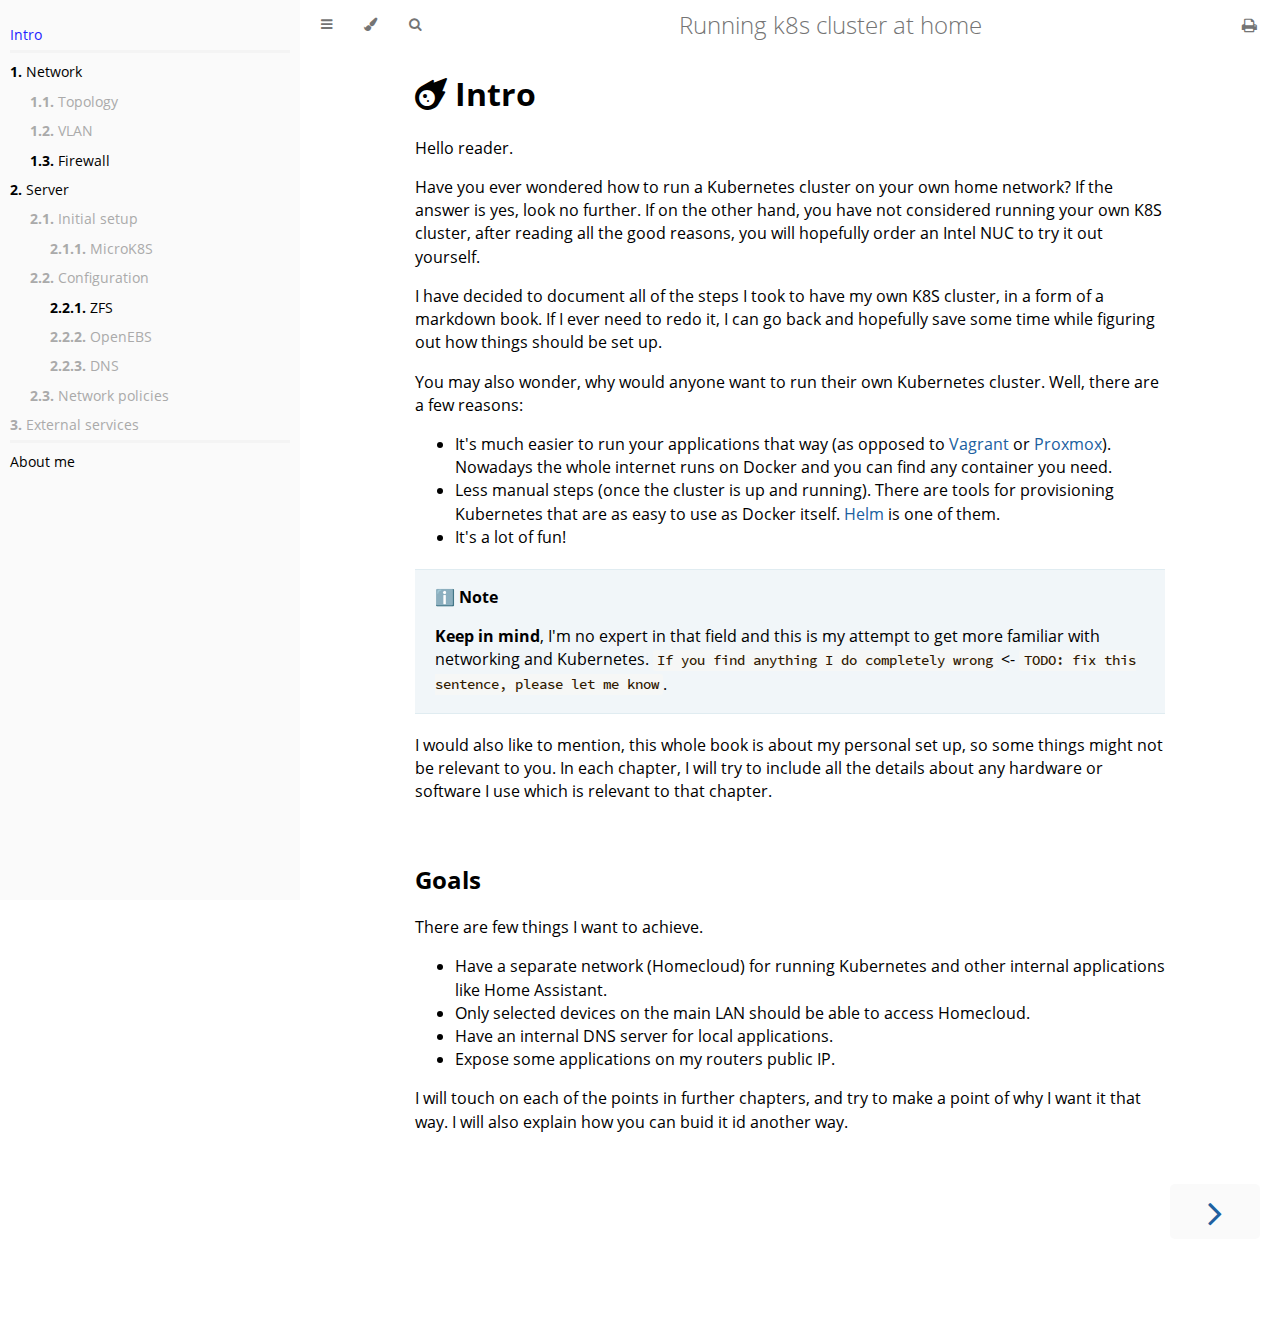
==== commit ffa87b5a: "deploy: d185d2414a233dab745f17a38cccf0362313a5ac" ====
--- a/kamhome/index.html
+++ b/kamhome/index.html
@@ -78,7 +78,7 @@
 
         <nav id="sidebar" class="sidebar" aria-label="Table of contents">
             <div class="sidebar-scrollbox">
-                <ol class="chapter"><li class="chapter-item expanded affix "><a href="intro.html" class="active">Intro</a></li><li class="chapter-item expanded "><a href="network/index.html"><strong aria-hidden="true">1.</strong> Network</a></li><li><ol class="section"><li class="chapter-item expanded "><div><strong aria-hidden="true">1.1.</strong> Topology</div></li><li class="chapter-item expanded "><div><strong aria-hidden="true">1.2.</strong> VLAN</div></li><li class="chapter-item expanded "><a href="network/firewall.html"><strong aria-hidden="true">1.3.</strong> Firewall</a></li></ol></li><li class="chapter-item expanded "><div><strong aria-hidden="true">2.</strong> Server</div></li><li><ol class="section"><li class="chapter-item expanded "><div><strong aria-hidden="true">2.1.</strong> Initial setup</div></li><li><ol class="section"><li class="chapter-item expanded "><div><strong aria-hidden="true">2.1.1.</strong> MicroK8S</div></li></ol></li><li class="chapter-item expanded "><div><strong aria-hidden="true">2.2.</strong> Configuration</div></li><li><ol class="section"><li class="chapter-item expanded "><a href="configuration/zfs.html"><strong aria-hidden="true">2.2.1.</strong> ZFS</a></li><li class="chapter-item expanded "><div><strong aria-hidden="true">2.2.2.</strong> OpenEBS</div></li><li class="chapter-item expanded "><div><strong aria-hidden="true">2.2.3.</strong> DNS</div></li></ol></li><li class="chapter-item expanded "><div><strong aria-hidden="true">2.3.</strong> Network policies</div></li></ol></li><li class="chapter-item expanded "><div><strong aria-hidden="true">3.</strong> External services</div></li><li class="spacer"></li><li class="chapter-item expanded affix "><a href="about-me.html">About me</a></li></ol>
+                <ol class="chapter"><li class="chapter-item expanded affix "><a href="intro.html" class="active">Intro</a></li><li class="spacer"></li><li class="chapter-item expanded "><a href="network/index.html"><strong aria-hidden="true">1.</strong> Network</a></li><li><ol class="section"><li class="chapter-item expanded "><div><strong aria-hidden="true">1.1.</strong> Topology</div></li><li class="chapter-item expanded "><div><strong aria-hidden="true">1.2.</strong> VLAN</div></li><li class="chapter-item expanded "><a href="network/firewall.html"><strong aria-hidden="true">1.3.</strong> Firewall</a></li></ol></li><li class="chapter-item expanded "><a href="server/index.html"><strong aria-hidden="true">2.</strong> Server</a></li><li><ol class="section"><li class="chapter-item expanded "><div><strong aria-hidden="true">2.1.</strong> Initial setup</div></li><li><ol class="section"><li class="chapter-item expanded "><div><strong aria-hidden="true">2.1.1.</strong> MicroK8S</div></li></ol></li><li class="chapter-item expanded "><div><strong aria-hidden="true">2.2.</strong> Configuration</div></li><li><ol class="section"><li class="chapter-item expanded "><a href="configuration/zfs.html"><strong aria-hidden="true">2.2.1.</strong> ZFS</a></li><li class="chapter-item expanded "><div><strong aria-hidden="true">2.2.2.</strong> OpenEBS</div></li><li class="chapter-item expanded "><div><strong aria-hidden="true">2.2.3.</strong> DNS</div></li></ol></li><li class="chapter-item expanded "><div><strong aria-hidden="true">2.3.</strong> Network policies</div></li></ol></li><li class="chapter-item expanded "><div><strong aria-hidden="true">3.</strong> External services</div></li><li class="spacer"></li><li class="chapter-item expanded affix "><a href="about-me.html">About me</a></li></ol>
             </div>
             <div id="sidebar-resize-handle" class="sidebar-resize-handle"></div>
         </nav>
@@ -140,8 +140,8 @@
                         <h1 id="intro"><a class="header" href="#intro"><i class="fa-solid fa-meteor"></i> Intro</a></h1>
 <p>Hello reader.</p>
 <p>Have you ever wondered how to run a Kubernetes cluster on your own home network? If the answer is yes, look no further.
-If on the other hand, you have not considered running your own K8S cluster, after reading all the good reasons, you will order Intel NUC to try it out.</p>
-<p>I hope you can find something valuable here. I have decided to document all of the steps in a form of a markdown book.
+If on the other hand, you have not considered running your own K8S cluster, after reading all the good reasons, you will hopefully order an Intel NUC to try it out yourself.</p>
+<p>I have decided to document all of the steps I took to have my own K8S cluster, in a form of a markdown book.
 If I ever need to redo it, I can go back and hopefully save some time while figuring out how things should be set up.</p>
 <p>You may also wonder, why would anyone want to run their own Kubernetes cluster. Well, there are a few reasons:</p>
 <ul>
@@ -149,17 +149,22 @@
 <li>Less manual steps (once the cluster is up and running). There are tools for provisioning Kubernetes that are as easy to use as Docker itself. <a href="https://helm.sh/">Helm</a> is one of them.</li>
 <li>It's a lot of fun!</li>
 </ul>
-<p>Keep in mind: I'm no expert in that field and this is my attempt to get more familiar with networking and Kubernetes.
-<code>If you find anything I do completely wrong</code> &lt;- `TODO: fix this sentence, please let me know.</p>
-<p>I would also like to mention, this whole book is about my personal setup, so some things might not be relevant to you.
+<blockquote>
+<p>ℹ️  <strong>Note</strong></p>
+<p><strong>Keep in mind</strong>, I'm no expert in that field and this is my attempt to get more familiar with networking and Kubernetes.
+<code>If you find anything I do completely wrong</code> &lt;- <code>TODO: fix this sentence, please let me know</code>.</p>
+</blockquote>
+<p>I would also like to mention, this whole book is about my personal set up, so some things might not be relevant to you.
 In each chapter, I will try to include all the details about any hardware or software I use which is relevant to that chapter.</p>
 <h2 id="goals"><a class="header" href="#goals">Goals</a></h2>
+<p>There are few things I want to achieve.</p>
 <ul>
 <li>Have a separate network (Homecloud) for running Kubernetes and other internal applications like Home Assistant.</li>
 <li>Only selected devices on the main LAN should be able to access Homecloud.</li>
 <li>Have an internal DNS server for local applications.</li>
-<li>Expose some applications on my public IP.</li>
+<li>Expose some applications on my routers public IP.</li>
 </ul>
+<p>I will touch on each of the points in further chapters, and try to make a point of why I want it that way. I will also explain how you can buid it id another way.</p>
 
                     </main>
 
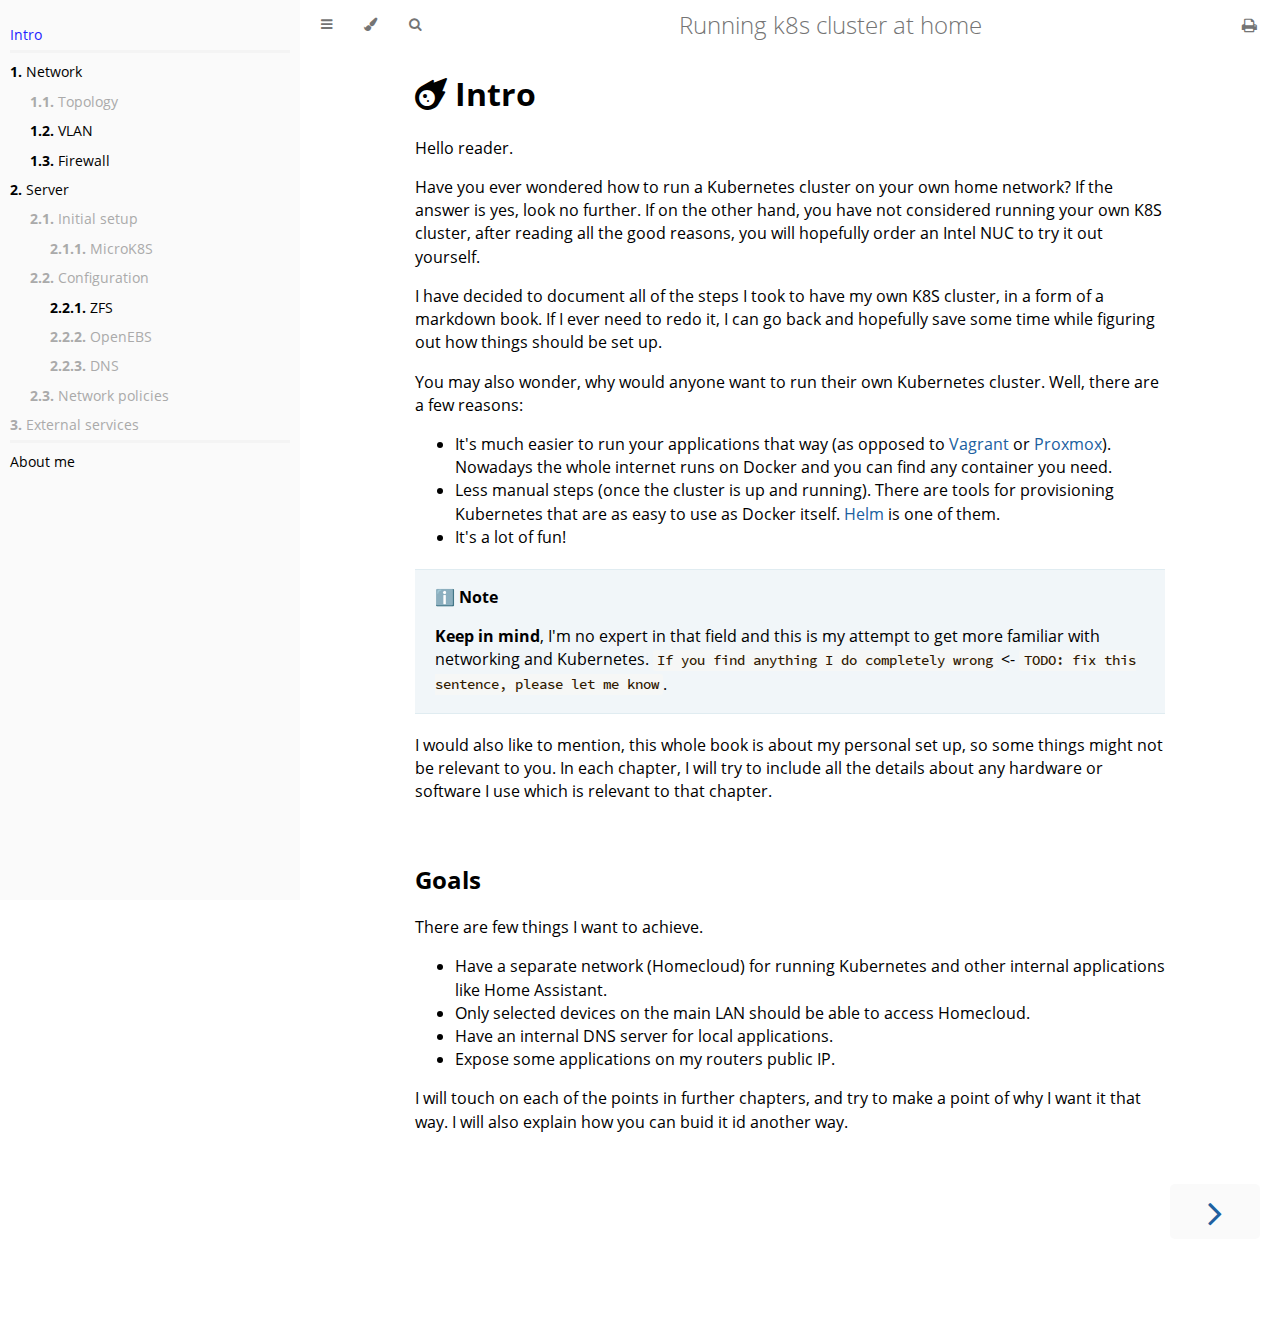
==== commit 689b8e65: "deploy: 7546d9b5f4428630304785b73ac540ee9bace1c8" ====
--- a/kamhome/index.html
+++ b/kamhome/index.html
@@ -78,7 +78,7 @@
 
         <nav id="sidebar" class="sidebar" aria-label="Table of contents">
             <div class="sidebar-scrollbox">
-                <ol class="chapter"><li class="chapter-item expanded affix "><a href="intro.html" class="active">Intro</a></li><li class="spacer"></li><li class="chapter-item expanded "><a href="network/index.html"><strong aria-hidden="true">1.</strong> Network</a></li><li><ol class="section"><li class="chapter-item expanded "><div><strong aria-hidden="true">1.1.</strong> Topology</div></li><li class="chapter-item expanded "><div><strong aria-hidden="true">1.2.</strong> VLAN</div></li><li class="chapter-item expanded "><a href="network/firewall.html"><strong aria-hidden="true">1.3.</strong> Firewall</a></li></ol></li><li class="chapter-item expanded "><a href="server/index.html"><strong aria-hidden="true">2.</strong> Server</a></li><li><ol class="section"><li class="chapter-item expanded "><div><strong aria-hidden="true">2.1.</strong> Initial setup</div></li><li><ol class="section"><li class="chapter-item expanded "><div><strong aria-hidden="true">2.1.1.</strong> MicroK8S</div></li></ol></li><li class="chapter-item expanded "><div><strong aria-hidden="true">2.2.</strong> Configuration</div></li><li><ol class="section"><li class="chapter-item expanded "><a href="configuration/zfs.html"><strong aria-hidden="true">2.2.1.</strong> ZFS</a></li><li class="chapter-item expanded "><div><strong aria-hidden="true">2.2.2.</strong> OpenEBS</div></li><li class="chapter-item expanded "><div><strong aria-hidden="true">2.2.3.</strong> DNS</div></li></ol></li><li class="chapter-item expanded "><div><strong aria-hidden="true">2.3.</strong> Network policies</div></li></ol></li><li class="chapter-item expanded "><div><strong aria-hidden="true">3.</strong> External services</div></li><li class="spacer"></li><li class="chapter-item expanded affix "><a href="about-me.html">About me</a></li></ol>
+                <ol class="chapter"><li class="chapter-item expanded affix "><a href="intro.html" class="active">Intro</a></li><li class="spacer"></li><li class="chapter-item expanded "><a href="network/index.html"><strong aria-hidden="true">1.</strong> Network</a></li><li><ol class="section"><li class="chapter-item expanded "><div><strong aria-hidden="true">1.1.</strong> Topology</div></li><li class="chapter-item expanded "><a href="network/vlan.html"><strong aria-hidden="true">1.2.</strong> VLAN</a></li><li class="chapter-item expanded "><a href="network/firewall.html"><strong aria-hidden="true">1.3.</strong> Firewall</a></li></ol></li><li class="chapter-item expanded "><a href="server/index.html"><strong aria-hidden="true">2.</strong> Server</a></li><li><ol class="section"><li class="chapter-item expanded "><div><strong aria-hidden="true">2.1.</strong> Initial setup</div></li><li><ol class="section"><li class="chapter-item expanded "><div><strong aria-hidden="true">2.1.1.</strong> MicroK8S</div></li></ol></li><li class="chapter-item expanded "><div><strong aria-hidden="true">2.2.</strong> Configuration</div></li><li><ol class="section"><li class="chapter-item expanded "><a href="configuration/zfs.html"><strong aria-hidden="true">2.2.1.</strong> ZFS</a></li><li class="chapter-item expanded "><div><strong aria-hidden="true">2.2.2.</strong> OpenEBS</div></li><li class="chapter-item expanded "><div><strong aria-hidden="true">2.2.3.</strong> DNS</div></li></ol></li><li class="chapter-item expanded "><div><strong aria-hidden="true">2.3.</strong> Network policies</div></li></ol></li><li class="chapter-item expanded "><div><strong aria-hidden="true">3.</strong> External services</div></li><li class="spacer"></li><li class="chapter-item expanded affix "><a href="about-me.html">About me</a></li></ol>
             </div>
             <div id="sidebar-resize-handle" class="sidebar-resize-handle"></div>
         </nav>
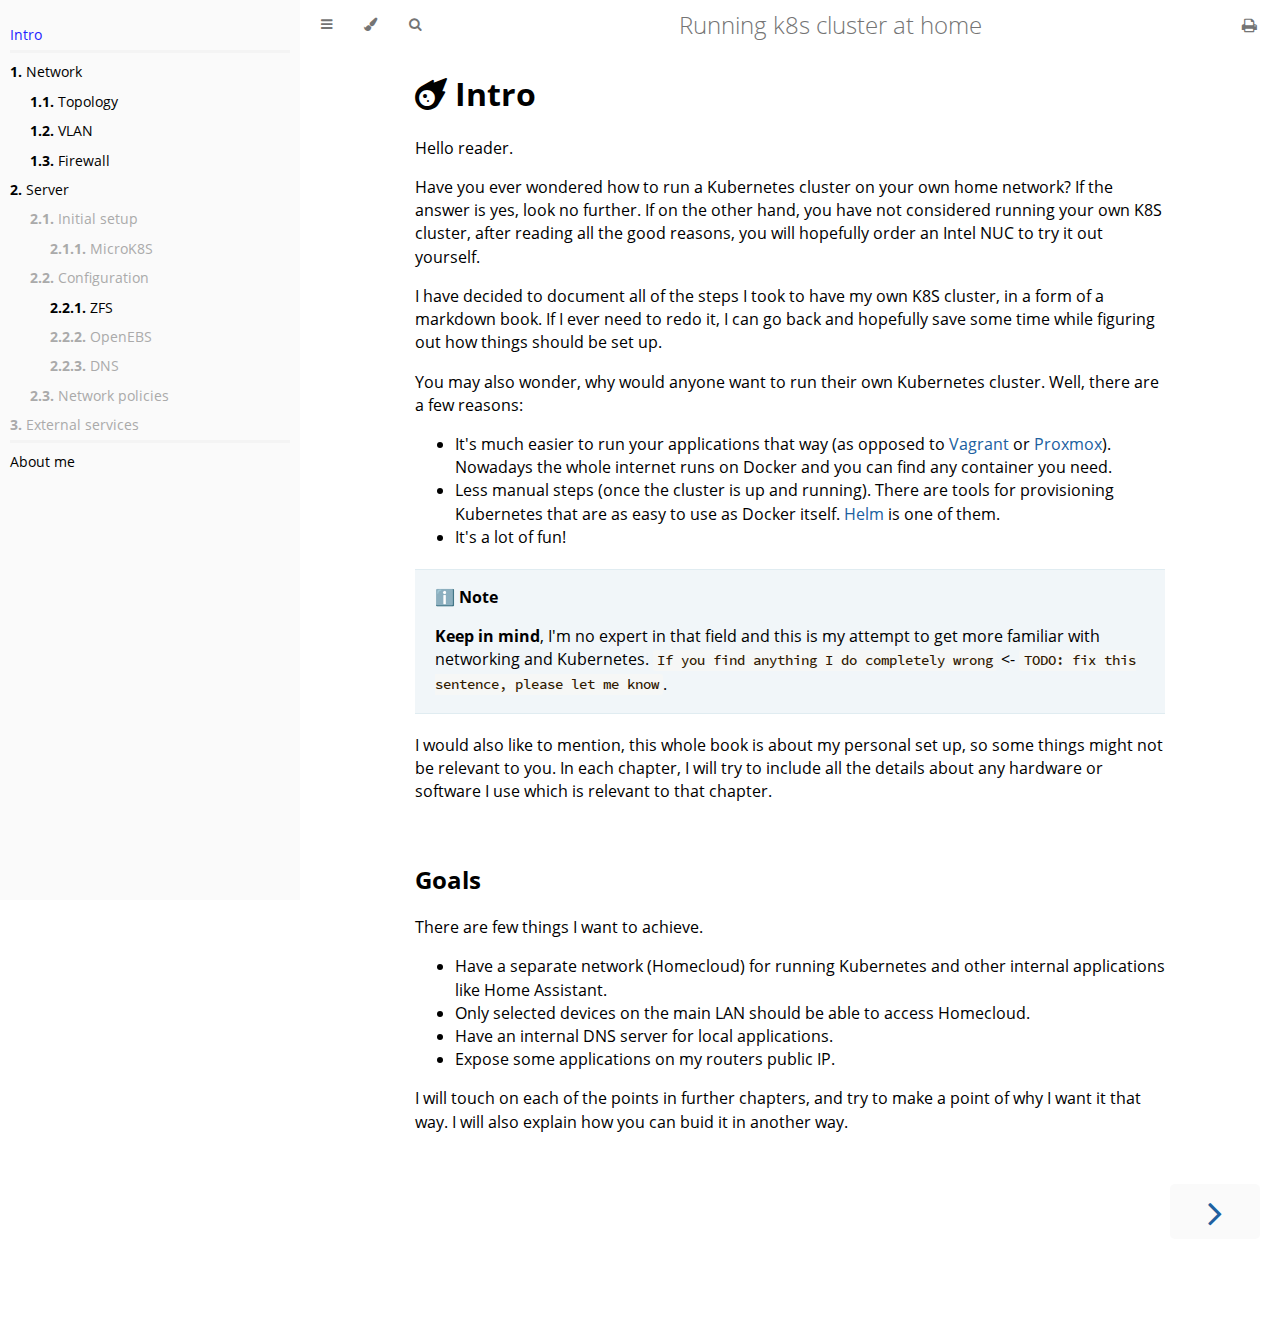
==== commit 3a7f6de5: "deploy: 82cf68fa8de045218716515bf4f90404f8c959c0" ====
--- a/kamhome/index.html
+++ b/kamhome/index.html
@@ -8,6 +8,7 @@
 <link href="font-awesome/css/fontawesome.css" rel="stylesheet">
 <link href="font-awesome/css/brands.css" rel="stylesheet">
 <link href="font-awesome/css/solid.css" rel="stylesheet">
+<link href="css/custom.css" rel="stylesheet">
         <meta content="text/html; charset=utf-8" http-equiv="Content-Type">
         <meta name="description" content="">
         <meta name="viewport" content="width=device-width, initial-scale=1">
@@ -78,7 +79,7 @@
 
         <nav id="sidebar" class="sidebar" aria-label="Table of contents">
             <div class="sidebar-scrollbox">
-                <ol class="chapter"><li class="chapter-item expanded affix "><a href="intro.html" class="active">Intro</a></li><li class="spacer"></li><li class="chapter-item expanded "><a href="network/index.html"><strong aria-hidden="true">1.</strong> Network</a></li><li><ol class="section"><li class="chapter-item expanded "><div><strong aria-hidden="true">1.1.</strong> Topology</div></li><li class="chapter-item expanded "><a href="network/vlan.html"><strong aria-hidden="true">1.2.</strong> VLAN</a></li><li class="chapter-item expanded "><a href="network/firewall.html"><strong aria-hidden="true">1.3.</strong> Firewall</a></li></ol></li><li class="chapter-item expanded "><a href="server/index.html"><strong aria-hidden="true">2.</strong> Server</a></li><li><ol class="section"><li class="chapter-item expanded "><div><strong aria-hidden="true">2.1.</strong> Initial setup</div></li><li><ol class="section"><li class="chapter-item expanded "><div><strong aria-hidden="true">2.1.1.</strong> MicroK8S</div></li></ol></li><li class="chapter-item expanded "><div><strong aria-hidden="true">2.2.</strong> Configuration</div></li><li><ol class="section"><li class="chapter-item expanded "><a href="configuration/zfs.html"><strong aria-hidden="true">2.2.1.</strong> ZFS</a></li><li class="chapter-item expanded "><div><strong aria-hidden="true">2.2.2.</strong> OpenEBS</div></li><li class="chapter-item expanded "><div><strong aria-hidden="true">2.2.3.</strong> DNS</div></li></ol></li><li class="chapter-item expanded "><div><strong aria-hidden="true">2.3.</strong> Network policies</div></li></ol></li><li class="chapter-item expanded "><div><strong aria-hidden="true">3.</strong> External services</div></li><li class="spacer"></li><li class="chapter-item expanded affix "><a href="about-me.html">About me</a></li></ol>
+                <ol class="chapter"><li class="chapter-item expanded affix "><a href="intro.html" class="active">Intro</a></li><li class="spacer"></li><li class="chapter-item expanded "><a href="network/index.html"><strong aria-hidden="true">1.</strong> Network</a></li><li><ol class="section"><li class="chapter-item expanded "><a href="network/topology.html"><strong aria-hidden="true">1.1.</strong> Topology</a></li><li class="chapter-item expanded "><a href="network/vlan.html"><strong aria-hidden="true">1.2.</strong> VLAN</a></li><li class="chapter-item expanded "><a href="network/firewall.html"><strong aria-hidden="true">1.3.</strong> Firewall</a></li></ol></li><li class="chapter-item expanded "><a href="server/index.html"><strong aria-hidden="true">2.</strong> Server</a></li><li><ol class="section"><li class="chapter-item expanded "><div><strong aria-hidden="true">2.1.</strong> Initial setup</div></li><li><ol class="section"><li class="chapter-item expanded "><div><strong aria-hidden="true">2.1.1.</strong> MicroK8S</div></li></ol></li><li class="chapter-item expanded "><div><strong aria-hidden="true">2.2.</strong> Configuration</div></li><li><ol class="section"><li class="chapter-item expanded "><a href="configuration/zfs.html"><strong aria-hidden="true">2.2.1.</strong> ZFS</a></li><li class="chapter-item expanded "><div><strong aria-hidden="true">2.2.2.</strong> OpenEBS</div></li><li class="chapter-item expanded "><div><strong aria-hidden="true">2.2.3.</strong> DNS</div></li></ol></li><li class="chapter-item expanded "><div><strong aria-hidden="true">2.3.</strong> Network policies</div></li></ol></li><li class="chapter-item expanded "><div><strong aria-hidden="true">3.</strong> External services</div></li><li class="spacer"></li><li class="chapter-item expanded affix "><a href="about-me.html">About me</a></li></ol>
             </div>
             <div id="sidebar-resize-handle" class="sidebar-resize-handle"></div>
         </nav>
@@ -164,7 +165,7 @@
 <li>Have an internal DNS server for local applications.</li>
 <li>Expose some applications on my routers public IP.</li>
 </ul>
-<p>I will touch on each of the points in further chapters, and try to make a point of why I want it that way. I will also explain how you can buid it id another way.</p>
+<p>I will touch on each of the points in further chapters, and try to make a point of why I want it that way. I will also explain how you can buid it in another way.</p>
 
                     </main>
 
--- a/kamhome/css/custom.css
+++ b/kamhome/css/custom.css
@@ -0,0 +1,6 @@
+img[alt=rpi] { width: 40px; }
+img[alt=server] { width: 40px; }
+img[alt=router] { width: 40px; }
+img[alt=switch] { width: 40px; }
+img[alt=client] { width: 40px; }
+img[alt=firewall] { width: 40px; }
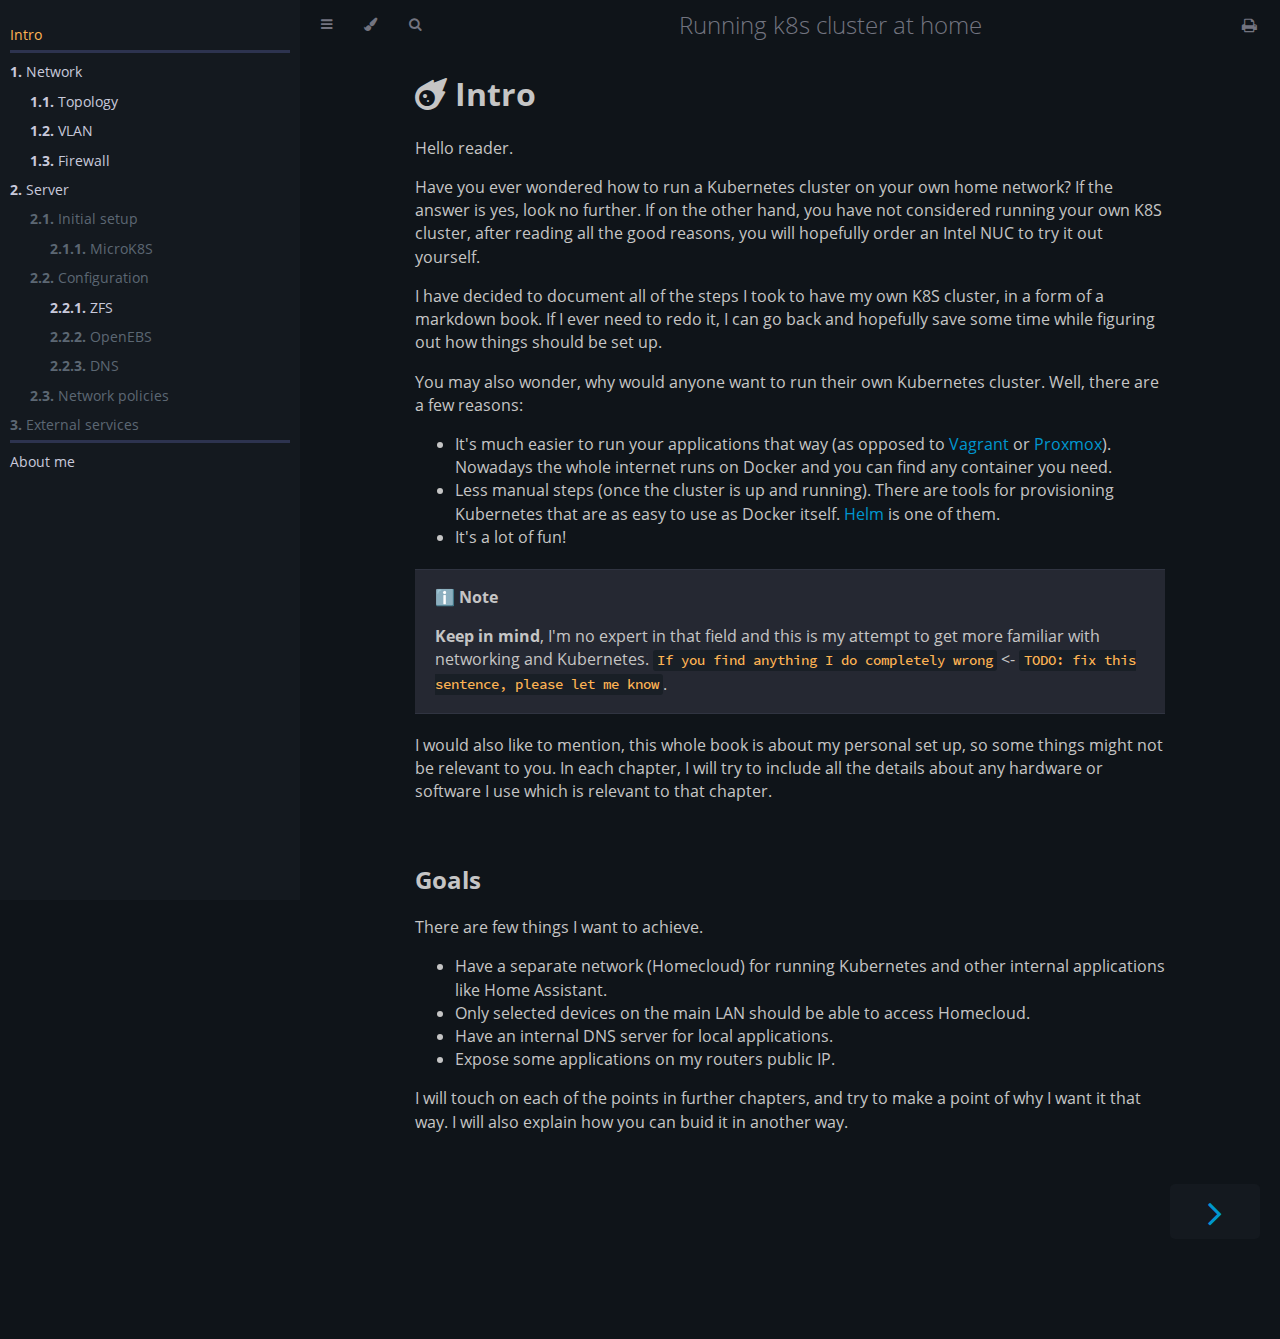
==== commit 90bc2487: "deploy: 9ad49271eff575fb2e037abffbe2b2d61b9b095c" ====
--- a/kamhome/index.html
+++ b/kamhome/index.html
@@ -1,5 +1,5 @@
 <!DOCTYPE HTML>
-<html lang="en" class="sidebar-visible no-js light">
+<html lang="en" class="sidebar-visible no-js ayu">
     <head>
         <!-- Book generated using mdBook -->
         <meta charset="UTF-8">
@@ -34,7 +34,7 @@
         <!-- Provide site root to javascript -->
         <script type="text/javascript">
             var path_to_root = "";
-            var default_theme = window.matchMedia("(prefers-color-scheme: dark)").matches ? "navy" : "light";
+            var default_theme = window.matchMedia("(prefers-color-scheme: dark)").matches ? "ayu" : "ayu";
         </script>
 
         <!-- Work around some values being stored in localStorage wrapped in quotes -->
@@ -60,7 +60,7 @@
             if (theme === null || theme === undefined) { theme = default_theme; }
             var html = document.querySelector('html');
             html.classList.remove('no-js')
-            html.classList.remove('light')
+            html.classList.remove('ayu')
             html.classList.add(theme);
             html.classList.add('js');
         </script>
@@ -97,11 +97,11 @@
                             <i class="fa fa-paint-brush"></i>
                         </button>
                         <ul id="theme-list" class="theme-popup" aria-label="Themes" role="menu">
-                            <li role="none"><button role="menuitem" class="theme" id="light">Light (default)</button></li>
+                            <li role="none"><button role="menuitem" class="theme" id="light">Light</button></li>
                             <li role="none"><button role="menuitem" class="theme" id="rust">Rust</button></li>
                             <li role="none"><button role="menuitem" class="theme" id="coal">Coal</button></li>
                             <li role="none"><button role="menuitem" class="theme" id="navy">Navy</button></li>
-                            <li role="none"><button role="menuitem" class="theme" id="ayu">Ayu</button></li>
+                            <li role="none"><button role="menuitem" class="theme" id="ayu">Ayu (default)</button></li>
                         </ul>
                         <button id="search-toggle" class="icon-button" type="button" title="Search. (Shortkey: s)" aria-label="Toggle Searchbar" aria-expanded="false" aria-keyshortcuts="S" aria-controls="searchbar">
                             <i class="fa fa-search"></i>
--- a/kamhome/css/custom.css
+++ b/kamhome/css/custom.css
@@ -4,3 +4,23 @@
 img[alt=switch] { width: 40px; }
 img[alt=client] { width: 40px; }
 img[alt=firewall] { width: 40px; }
+
+html.light img.dark {
+    display: none;
+}
+
+html.ayu img.light {
+    display: none;
+}
+
+html.navy img.light {
+    display: none;
+}
+
+html.coal img.light {
+    display: none;
+}
+
+img.quote-bg {
+    background: var(--quote-bg);
+}
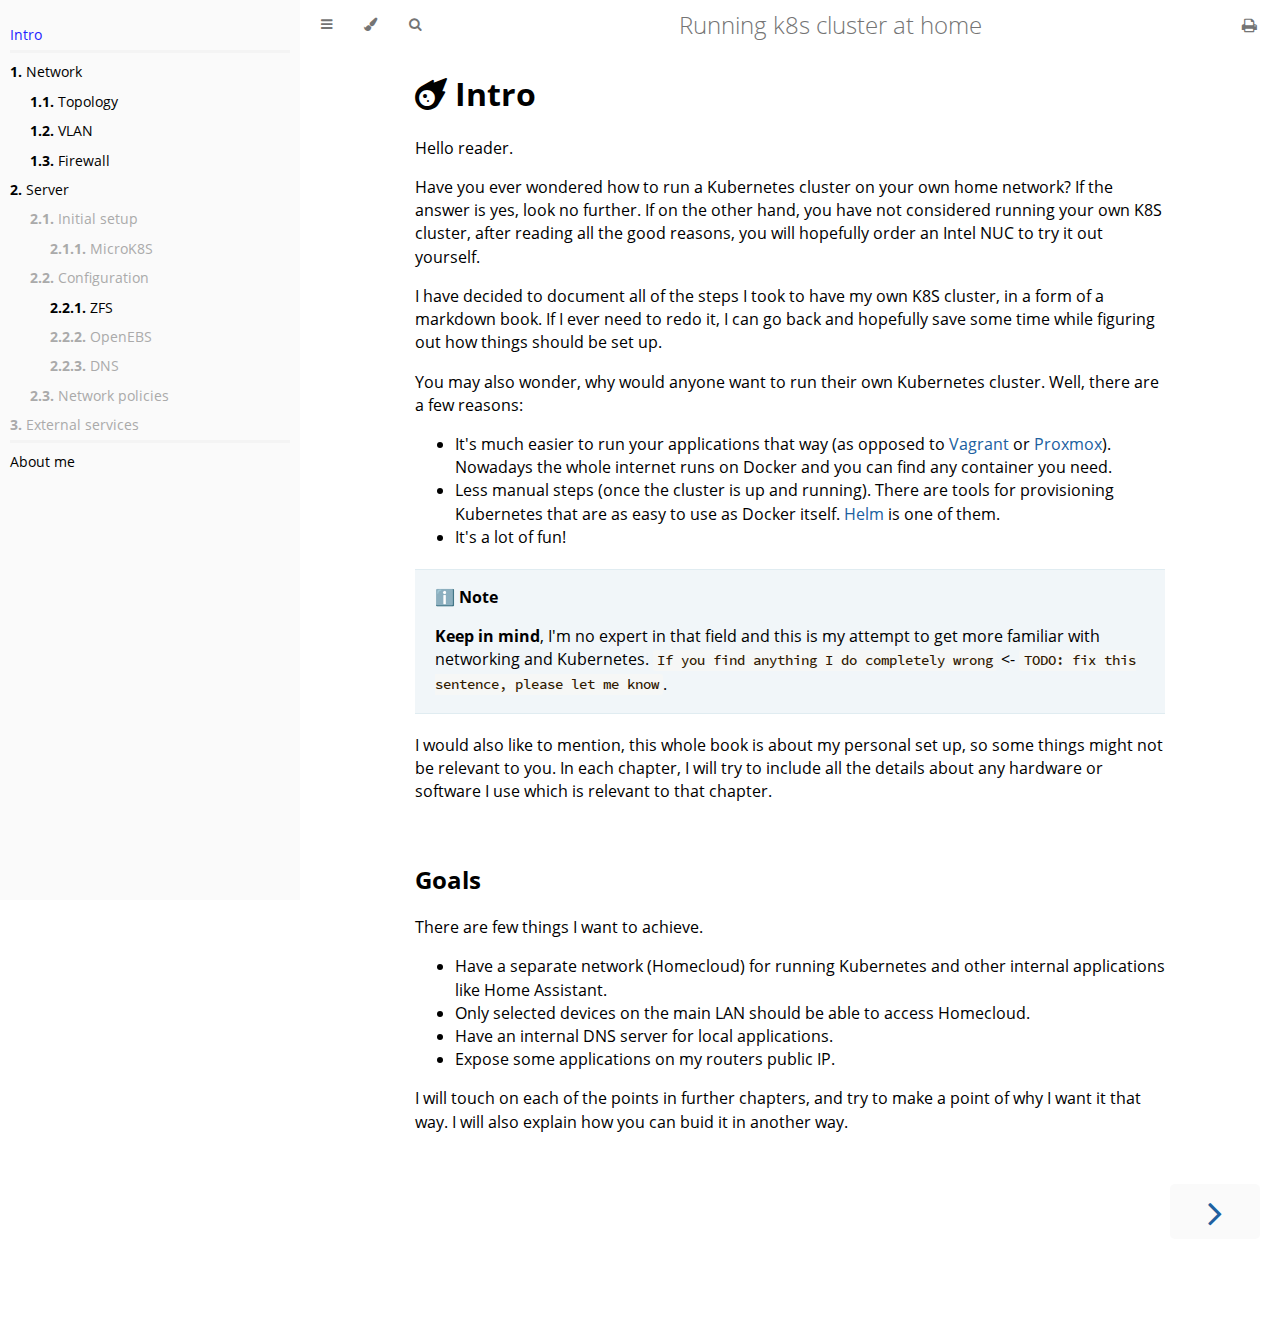
==== commit babb6f7d: "deploy: 3b8771daca7735ffa5859b9b0c86ea1fd70b56e5" ====
--- a/kamhome/index.html
+++ b/kamhome/index.html
@@ -1,5 +1,5 @@
 <!DOCTYPE HTML>
-<html lang="en" class="sidebar-visible no-js ayu">
+<html lang="en" class="sidebar-visible no-js light">
     <head>
         <!-- Book generated using mdBook -->
         <meta charset="UTF-8">
@@ -34,7 +34,7 @@
         <!-- Provide site root to javascript -->
         <script type="text/javascript">
             var path_to_root = "";
-            var default_theme = window.matchMedia("(prefers-color-scheme: dark)").matches ? "ayu" : "ayu";
+            var default_theme = window.matchMedia("(prefers-color-scheme: dark)").matches ? "ayu" : "light";
         </script>
 
         <!-- Work around some values being stored in localStorage wrapped in quotes -->
@@ -60,7 +60,7 @@
             if (theme === null || theme === undefined) { theme = default_theme; }
             var html = document.querySelector('html');
             html.classList.remove('no-js')
-            html.classList.remove('ayu')
+            html.classList.remove('light')
             html.classList.add(theme);
             html.classList.add('js');
         </script>
@@ -97,11 +97,11 @@
                             <i class="fa fa-paint-brush"></i>
                         </button>
                         <ul id="theme-list" class="theme-popup" aria-label="Themes" role="menu">
-                            <li role="none"><button role="menuitem" class="theme" id="light">Light</button></li>
+                            <li role="none"><button role="menuitem" class="theme" id="light">Light (default)</button></li>
                             <li role="none"><button role="menuitem" class="theme" id="rust">Rust</button></li>
                             <li role="none"><button role="menuitem" class="theme" id="coal">Coal</button></li>
                             <li role="none"><button role="menuitem" class="theme" id="navy">Navy</button></li>
-                            <li role="none"><button role="menuitem" class="theme" id="ayu">Ayu (default)</button></li>
+                            <li role="none"><button role="menuitem" class="theme" id="ayu">Ayu</button></li>
                         </ul>
                         <button id="search-toggle" class="icon-button" type="button" title="Search. (Shortkey: s)" aria-label="Toggle Searchbar" aria-expanded="false" aria-keyshortcuts="S" aria-controls="searchbar">
                             <i class="fa fa-search"></i>
